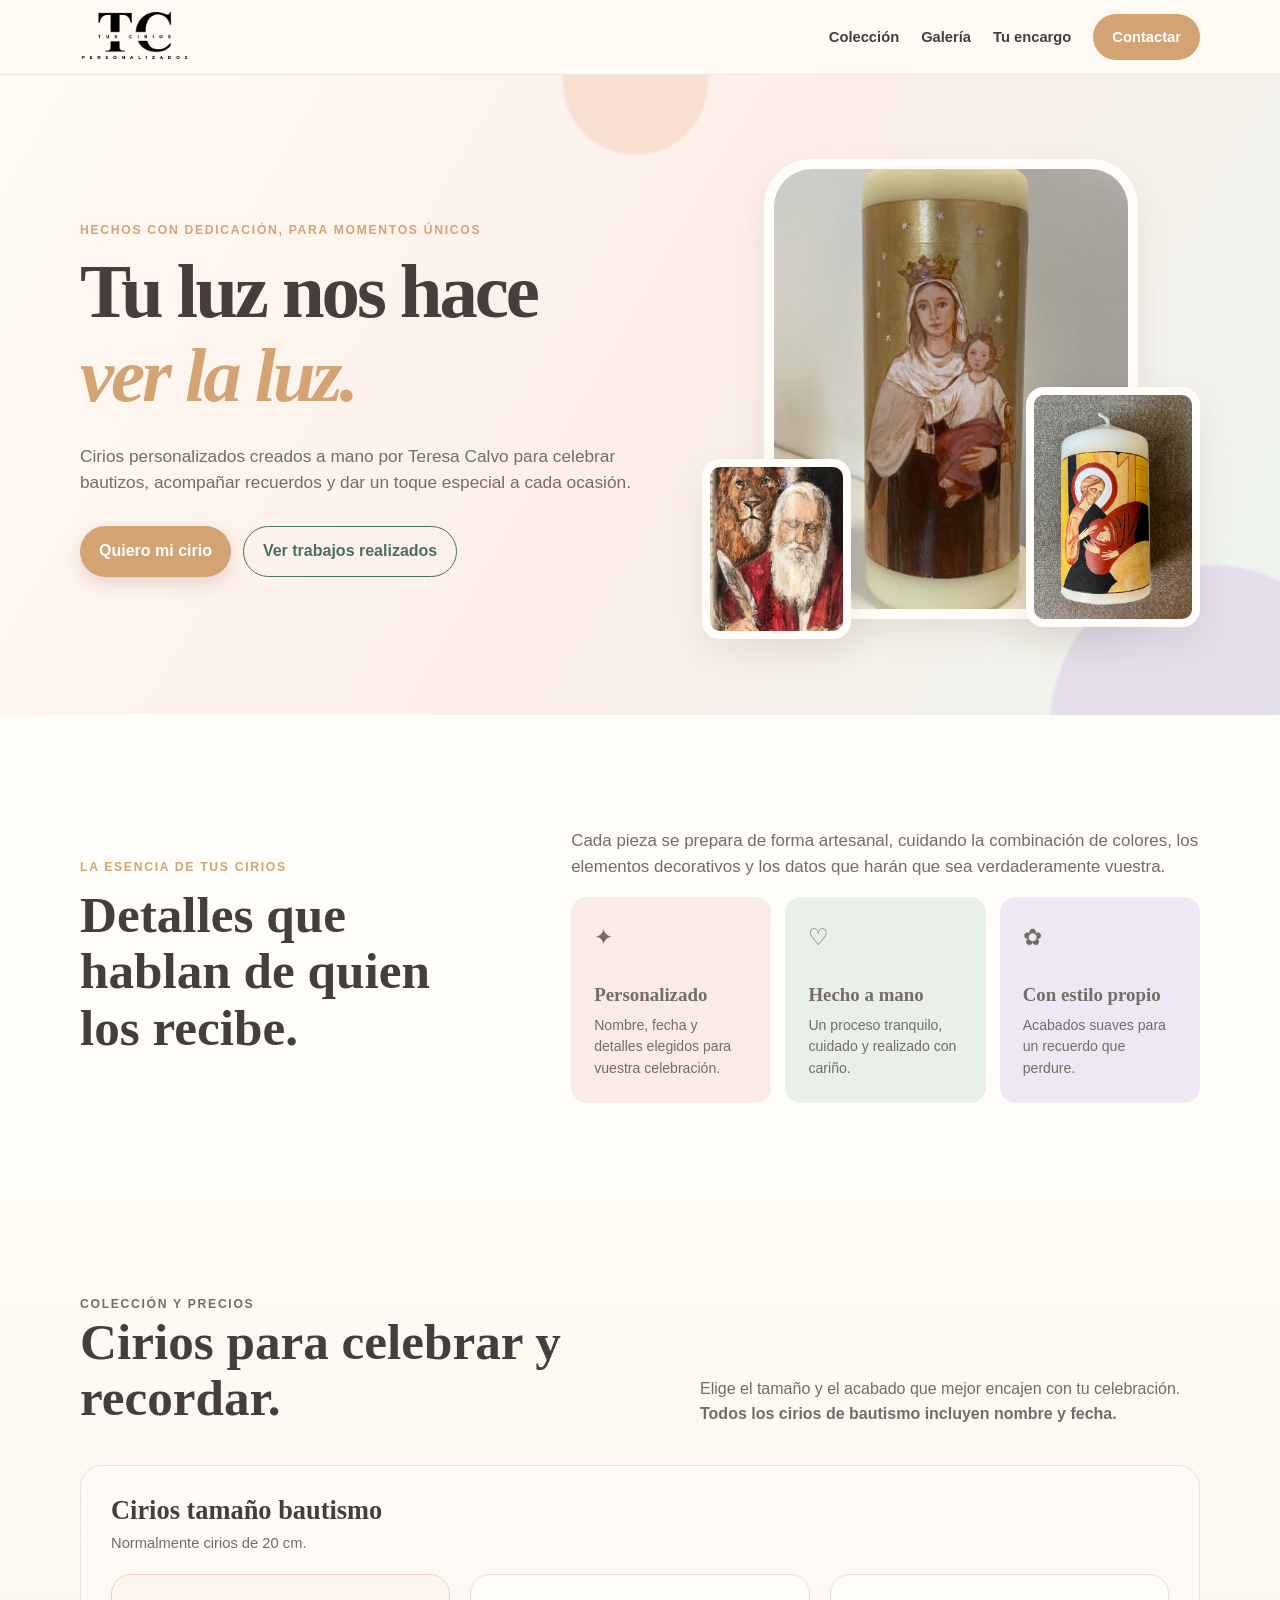
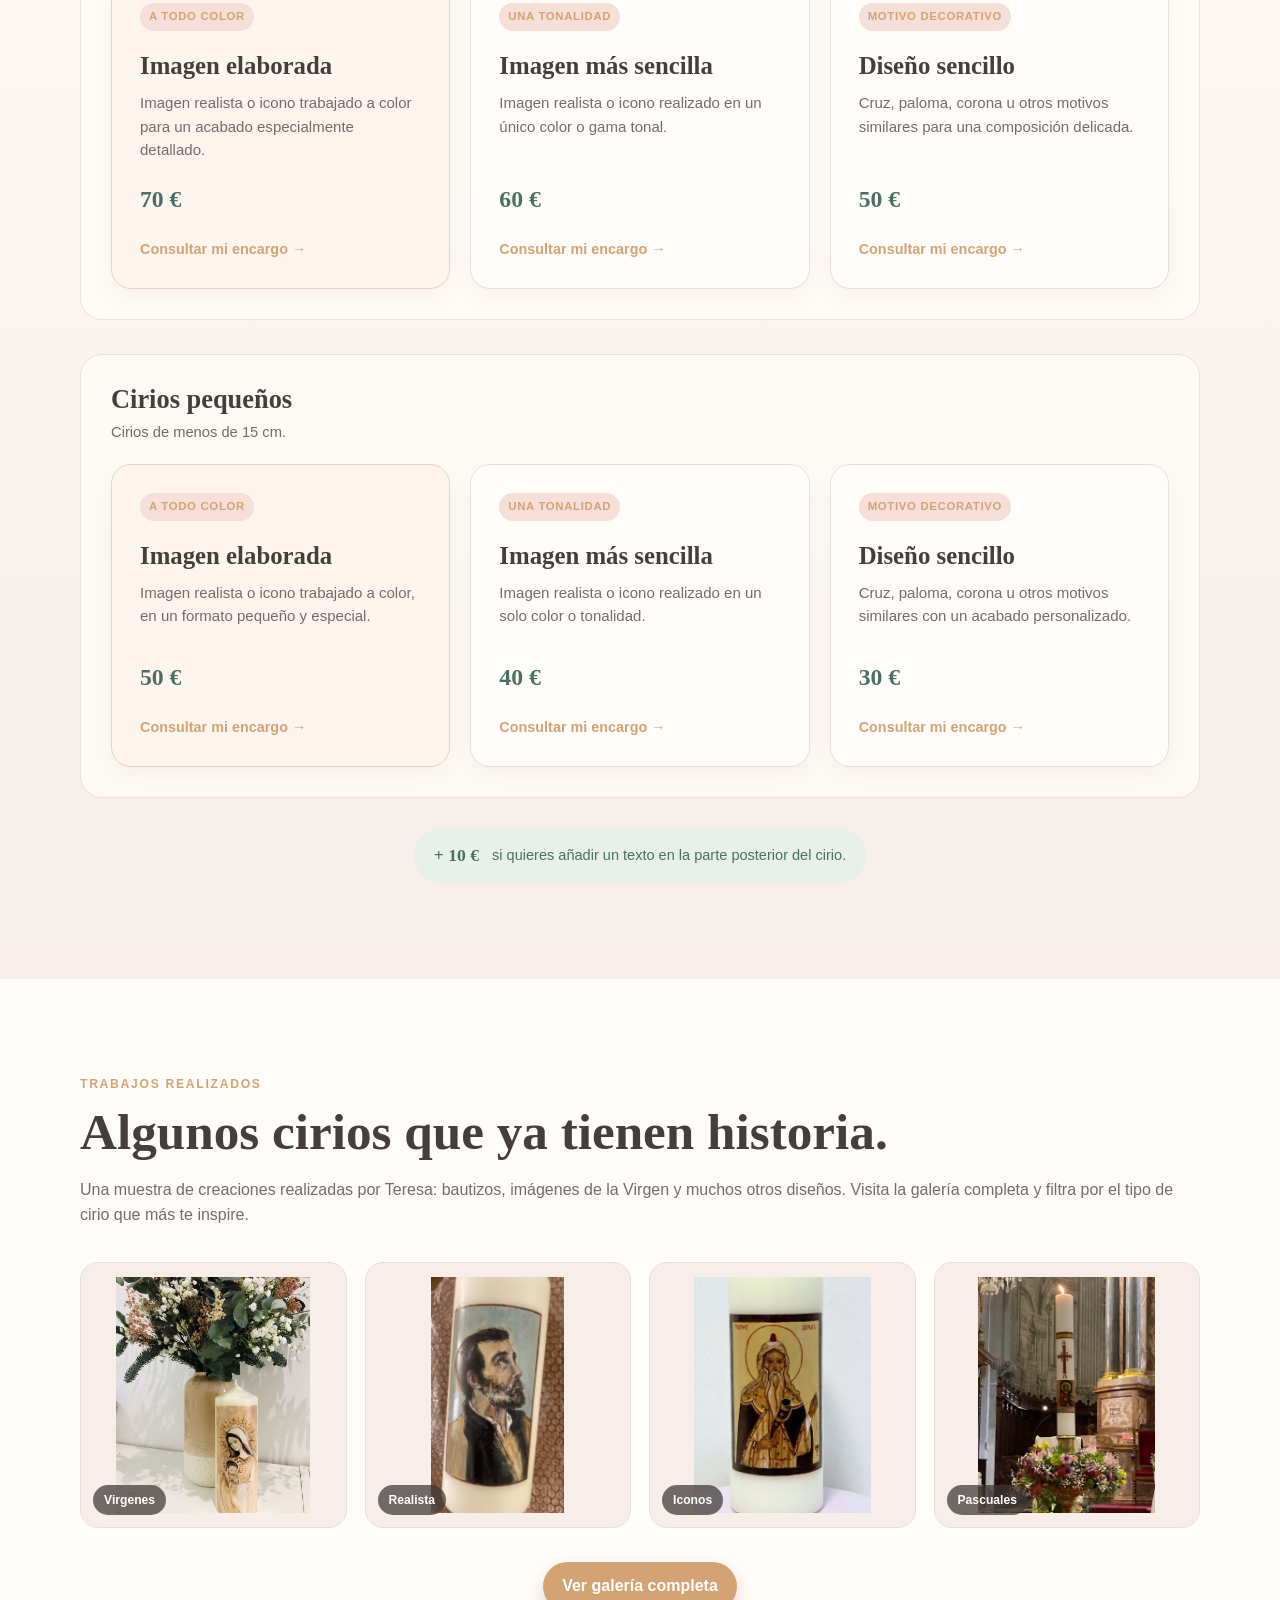
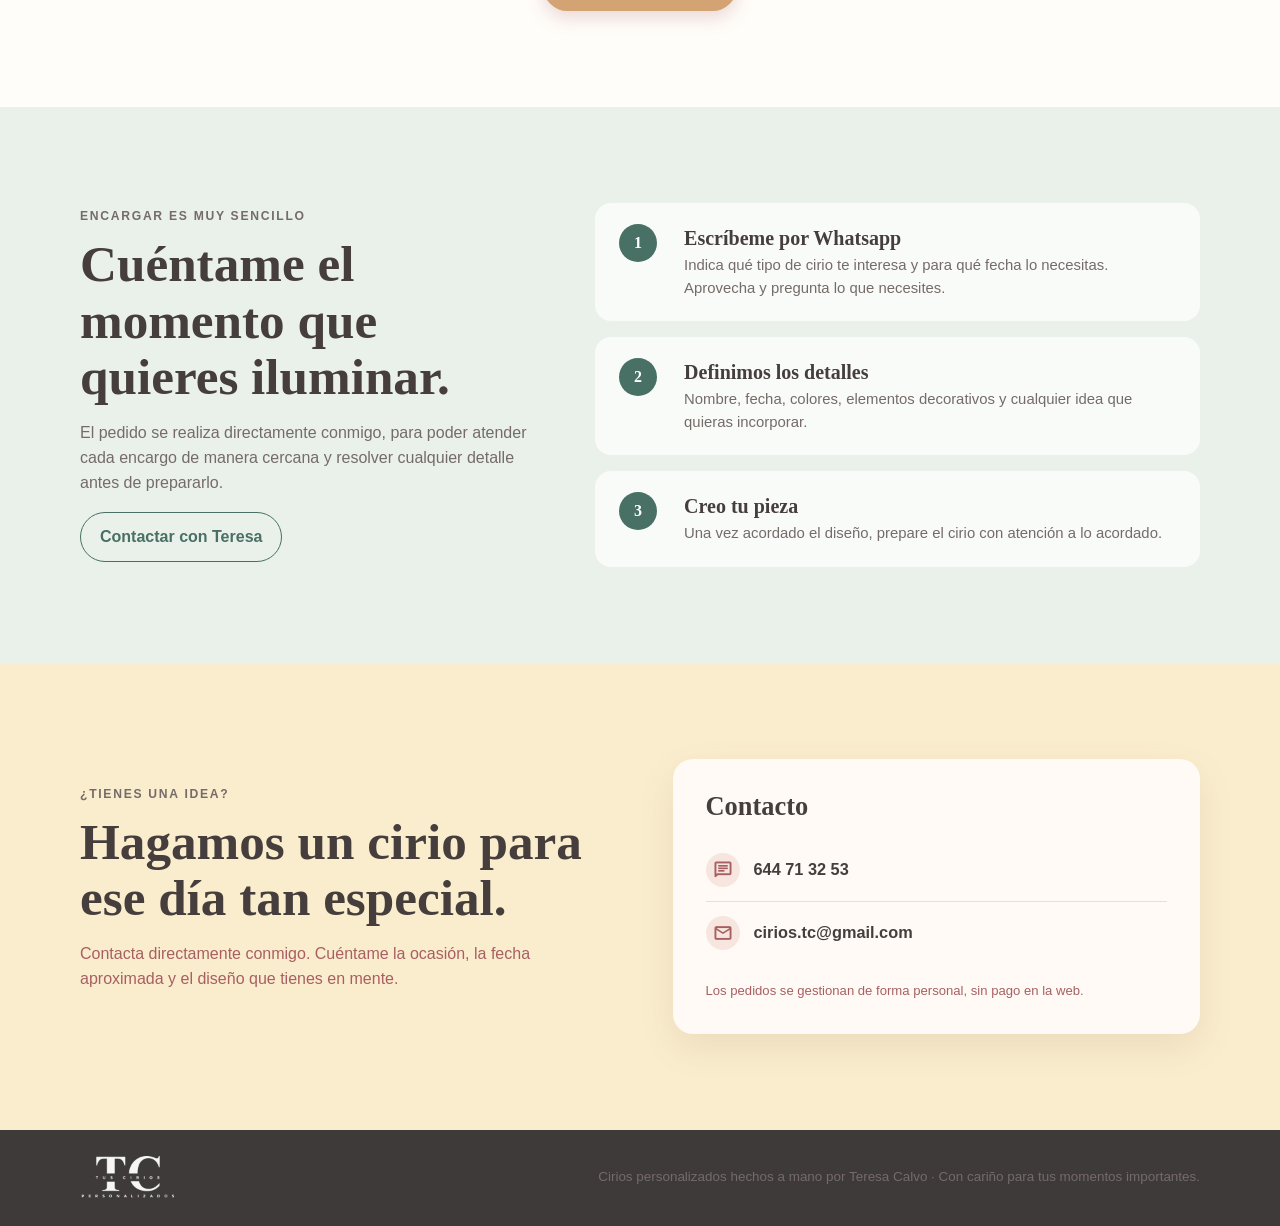
==== index.html @ 085186d8 "Update index.html" ====
<!doctype html>
<html lang="es">
<head>
  <meta charset="utf-8">
  <meta name="viewport" content="width=device-width, initial-scale=1">
  <meta name="description" content="Tus Cirios, cirios personalizados y hechos a mano por Teresa Calvo para bautizos, recuerdos y ocasiones especiales.">
  <title>Tus Cirios | Cirios personalizados</title>

  <!-- Vista previa al compartir el enlace (WhatsApp, Facebook, etc.) -->
<meta property="og:type" content="website">
<meta property="og:url" content="https://ciriostc.github.io/Web-Cirios/">
<meta property="og:title" content="Tus Cirios | Cirios personalizados">
<meta property="og:description" content="Cirios personalizados y hechos a mano por Teresa Calvo para bautizos, recuerdos y ocasiones especiales.">
<meta property="og:image" content="https://www.tudominio.com/images/compartir.jpeg">
<meta property="og:image:width" content="1200">
<meta property="og:image:height" content="630">
<meta name="twitter:card" content="summary_large_image">
<meta name="twitter:title" content="Tus Cirios | Cirios personalizados">
<meta name="twitter:description" content="Cirios personalizados y hechos a mano por Teresa Calvo para bautizos, recuerdos y ocasiones especiales.">
<meta name="twitter:image" content="https://www.tudominio.com/images/compartir.jpg">
  
  <link rel="preconnect" href="https://fonts.googleapis.com">
  <link rel="preconnect" href="https://fonts.gstatic.com" crossorigin>
  <link
  href="https://fonts.googleapis.com/css2?family=Material+Symbols+Rounded:opsz,wght,FILL,GRAD@20..48,400,0,0"
  rel="stylesheet"
>
  <link rel="stylesheet" href="styles.css">
</head>
<body>
  <header>
    <nav class="nav wrap" aria-label="Navegación principal">
      <a class="brand" href="#inicio" aria-label="Ir al inicio de Tus Cirios">
  <img
    class="brand-logo"
    src="images/logo negro.png"
    alt="Tus Cirios"
  >
</a>
      <div class="nav-links">
        <a href="#coleccion">Colección</a>
        <a href="galeria.html">Galería</a>
        <a href="#encargo">Tu encargo</a>
        <a class="nav-cta" href="#contacto">Contactar</a>
      </div>
    </nav>
  </header>

  <main>
    <section class="hero" id="inicio">
      <div class="wrap hero-grid">
        <div>
          <p class="eyebrow">Hechos con dedicación, para momentos únicos</p>
          <h1>Tu luz nos hace <em>ver la luz.</em></h1>
          <p class="hero-text">Cirios personalizados creados a mano por Teresa Calvo para celebrar bautizos, acompañar recuerdos y dar un toque especial a cada ocasión.</p>
          <div class="hero-actions">
            <a class="button" href="#contacto">Quiero mi cirio</a>
            <a class="button secondary" href="galeria.html">Ver trabajos realizados</a>
          </div>
          <!--  <div class="hero-note"><span></span><span>Diseños delicados, personalizados y preparados por encargo.</span></div>
        </div> -->
          </div>
        
        <div class="hero-photo" aria-label="Ejemplos de cirios personalizados">
          <img class="main-photo" src="images/virgen%20carmen.jpg" alt="virgen carmen">
          <img class="small-photo" src="images/otras%20Leon.jpg" alt="Cirio elaborado">
          <img class="small-photo2" src="images/otras%20san%20juan.jpg" alt="Cirio elaborado">
        </div>
      </div>
    </section>

    <section class="intro section" aria-labelledby="artesania-title">
      <div class="wrap intro-grid">
        <div>
          <p class="eyebrow">La esencia de Tus Cirios</p>
          <h2 id="artesania-title">Detalles que hablan de quien los recibe.</h2>
        </div>
        <div class="intro-copy">
          <p>Cada pieza se prepara de forma artesanal, cuidando la combinación de colores, los elementos decorativos y los datos que harán que sea verdaderamente vuestra.</p>
          <div class="values">
            <article class="value"><div class="value-icon">✦</div><b>Personalizado</b><p>Nombre, fecha y detalles elegidos para vuestra celebración.</p></article>
            <article class="value"><div class="value-icon">♡</div><b>Hecho a mano</b><p>Un proceso tranquilo, cuidado y realizado con cariño.</p></article>
            <article class="value"><div class="value-icon">✿</div><b>Con estilo propio</b><p>Acabados suaves para un recuerdo que perdure.</p></article>
          </div>
        </div>
      </div>
    </section>

    <section class="catalogue section" id="coleccion" aria-labelledby="coleccion-title">
  <div class="wrap">
    <div class="section-head">
      <div>
        <p class="eyebrow">Colección y precios</p>
        <h2 id="coleccion-title">Cirios para celebrar y recordar.</h2>
      </div>
      <p>
        Elige el tamaño y el acabado que mejor encajen con tu celebración.
        <strong>Todos los cirios de bautismo incluyen nombre y fecha.</strong>
      </p>
    </div>

    <div class="catalogue-groups">
      <section class="catalogue-group" aria-labelledby="bautismo-title">
        <div class="group-head">
          <div>
            <h3 id="bautismo-title">Cirios tamaño bautismo</h3>
            <p>Normalmente cirios de 20 cm.</p>
          </div>
        </div>

        <div class="product-grid">
          <article class="product top">
            <span class="tag">A todo color</span>
            <h4>Imagen elaborada</h4>
            <p>
              Imagen realista o icono trabajado a color para un acabado
              especialmente detallado.
            </p>
            <div class="price">70 €</div>
            <a href="#contacto">Consultar mi encargo →</a>
          </article>

          <article class="product">
            <span class="tag">Una tonalidad</span>
            <h4>Imagen más sencilla</h4>
            <p>
              Imagen realista o icono realizado en un único color o gama tonal.
            </p>
            <div class="price">60 €</div>
            <a href="#contacto">Consultar mi encargo →</a>
          </article>

          <article class="product">
            <span class="tag">Motivo decorativo</span>
            <h4>Diseño sencillo</h4>
            <p>
              Cruz, paloma, corona u otros motivos similares para una
              composición delicada.
            </p>
            <div class="price">50 €</div>
            <a href="#contacto">Consultar mi encargo →</a>
          </article>
        </div>
      </section>

      <section class="catalogue-group" aria-labelledby="pequenos-title">
        <div class="group-head">
          <div>
            <h3 id="pequenos-title">Cirios pequeños</h3>
            <p>Cirios de menos de 15 cm.</p>
          </div>
        </div>

        <div class="product-grid">
          <article class="product top">
            <span class="tag">A todo color</span>
            <h4>Imagen elaborada</h4>
            <p>
              Imagen realista o icono trabajado a color, en un formato pequeño
              y especial.
            </p>
            <div class="price">50 €</div>
            <a href="#contacto">Consultar mi encargo →</a>
          </article>

          <article class="product">
            <span class="tag">Una tonalidad</span>
            <h4>Imagen más sencilla</h4>
            <p>
              Imagen realista o icono realizado en un solo color o tonalidad.
            </p>
            <div class="price">40 €</div>
            <a href="#contacto">Consultar mi encargo →</a>
          </article>

          <article class="product">
            <span class="tag">Motivo decorativo</span>
            <h4>Diseño sencillo</h4>
            <p>
              Cruz, paloma, corona u otros motivos similares con un acabado
              personalizado.
            </p>
            <div class="price">30 €</div>
            <a href="#contacto">Consultar mi encargo →</a>
          </article>
        </div>
      </section>
    </div>

    <p class="extra-note">
      <b>+ 10 €</b> si quieres añadir un texto en la parte posterior del cirio.
    </p>
  </div>
</section>

    <section class="gallery-teaser section" id="galeria" aria-labelledby="galeria-title">
  <div class="wrap">
    <p class="eyebrow">Trabajos realizados</p>
    <h2 id="galeria-title">Algunos cirios que ya tienen historia.</h2>
    <p class="gallery-teaser-text">
      Una muestra de creaciones realizadas por Teresa: bautizos, imágenes de la
      Virgen y muchos otros diseños. Visita la galería completa y filtra por
      el tipo de cirio que más te inspire.
    </p>

    <div class="gallery-grid gallery-teaser-examples">
      <figure class="gallery-item">
        <img src="images/virgen%206.jpg" alt="Cirio personalizado virgen">
        <figcaption class="label">Virgenes</figcaption>
      </figure>

      <figure class="gallery-item">
        <img src="images/realista19.jpg" alt="Cirio personalizado de diseño realista">
        <figcaption class="label">Realista</figcaption>
      </figure>

      <figure class="gallery-item">
        <img src="images/icono10.jpg" alt="Cirio personalizado con icono">
        <figcaption class="label">Iconos</figcaption>
      </figure>

      <figure class="gallery-item">
        <img src="images/pascual%2010.jpg" alt="cirios pascuales">
        <figcaption class="label">Pascuales</figcaption>
      </figure>
    </div>

    <div class="gallery-teaser-cta">
      <a class="button" href="galeria.html">Ver galería completa</a>
    </div>
  </div>
</section>

    <section class="steps section" id="encargo" aria-labelledby="encargo-title">
      <div class="wrap steps-grid">
        <div class="steps-copy">
          <p class="eyebrow">Encargar es muy sencillo</p>
          <h2 id="encargo-title">Cuéntame el momento que quieres iluminar.</h2>
          <p>El pedido se realiza directamente conmigo, para poder atender cada encargo de manera cercana y resolver cualquier detalle antes de prepararlo.</p>
          <a class="button secondary" href="#contacto">Contactar con Teresa</a>
        </div>
        <div class="step-list">
          <article class="step"><div class="step-num">1</div><div><h3>Escríbeme por Whatsapp</h3><p>Indica qué tipo de cirio te interesa y para qué fecha lo necesitas. Aprovecha y pregunta lo que necesites.</p></div></article>
          <article class="step"><div class="step-num">2</div><div><h3>Definimos los detalles</h3><p>Nombre, fecha, colores, elementos decorativos y cualquier idea que quieras incorporar.</p></div></article>
          <article class="step"><div class="step-num">3</div><div><h3>Creo tu pieza</h3><p>Una vez acordado el diseño, prepare el cirio con atención a lo acordado.</p></div></article>
        </div>
      </div>
    </section>

    <section class="contact" id="contacto" aria-labelledby="contacto-title">
      <div class="wrap contact-grid">
        <div>
          <p class="eyebrow">¿Tienes una idea?</p>
          <h2 id="contacto-title">Hagamos un cirio para ese día tan especial.</h2>
          <p>Contacta directamente conmigo. Cuéntame la ocasión, la fecha aproximada y el diseño que tienes en mente.</p>
        </div>
        <div class="contact-card">
          <h3>Contacto</h3>
          <a class="contact-link" href="https://wa.me/34644713253" target="_blank">
  <span class="material-symbols-rounded" aria-hidden="true">chat</span>
  <span>644 71 32 53</span>
</a>

<a class="contact-link" href="mailto:cirios.tc@gmail.com">
  <span class="material-symbols-rounded" aria-hidden="true">mail</span>
  <span>cirios.tc@gmail.com</span>
</a>
          <p class="contact-note">Los pedidos se gestionan de forma personal, sin pago en la web.</p>
        </div>
      </div>
    </section>
  </main>

  <footer>
    <div class="wrap footer-row">
    <a class="footer-brand" href="#inicio" aria-label="Ir al inicio de Tus Cirios">
  <img
    class="footer-logo"
    src="images/logo blanco.png"
    alt="Tus Cirios"
  >
</a>
      <p>Cirios personalizados hechos a mano por Teresa Calvo · Con cariño para tus momentos importantes.</p>
    </div>
  </footer>

  <script src="script.js"></script>
</body>
</html>
---- styles.css ----
:root {
  --cream: #fffaf4;
  --paper: #fffdf9;
  --rose: #e9b9b7;
  --rose-dark: #a85f62;
  --light-bronze: #d4a373;
  --peach: #f6d6c5;
  --sage: #c9ddd1;
  --sage-dark: #487064;
  --lilac: #ded4e9;
  --ink: #453e3d;
  --muted: #756b68;
  --line: #eadfd7;
  --shadow: 0 14px 36px rgba(113, 78, 68, .11);
}

* { box-sizing: border-box; }
html { scroll-behavior: smooth; }
body {
  margin: 0;
  color: var(--ink);
  background: var(--cream);
  font-family: 'DM Sans', sans-serif;
  line-height: 1.55;
}
a { color: inherit; text-decoration: none; }
img { max-width: 100%; display: block; }
.wrap { width: min(1120px, calc(100% - 40px)); margin: 0 auto; }
.eyebrow { margin: 0 0 10px; color: var(--light-bronze); font-size: .76rem; font-weight: 700; letter-spacing: .14em; text-transform: uppercase; }
h1, h2, h3 { font-family: 'Playfair Display', serif; line-height: 1.1; }
h2 { margin: 0; font-size: clamp(2rem, 4vw, 3.25rem); }
.section { padding: 96px 0; }

header {
  position: sticky;
  z-index: 10;
  top: 0;
  background: rgba(255, 250, 244, .93);
  border-bottom: 1px solid rgba(234, 223, 215, .8);
  backdrop-filter: blur(10px);
}
.nav { min-height: 74px; display: flex; align-items: center; justify-content: space-between; gap: 22px; }
.brand { display: flex; align-items: center; gap: 10px; font-family: 'Playfair Display', serif; font-size: 1.5rem; font-weight: 700; }
.flame { width: 20px; height: 28px; background: var(--rose); border-radius: 70% 30% 65% 35% / 70% 35% 65% 30%; transform: rotate(-18deg); box-shadow: inset -4px -4px 0 rgba(168,95,98,.14); }
.nav-links { display: flex; align-items: center; gap: 22px; font-size: .92rem; font-weight: 600; }
.nav-links a:hover { color: var(--light-bronze); }
.nav-cta, .button { display: inline-flex; align-items: center; justify-content: center; border-radius: 999px; padding: 12px 19px; font-weight: 700; transition: transform .2s, box-shadow .2s, background .2s; }
.nav-cta { color: white; background: var(--light-bronze); }
.button { color: white; background: var(--light-bronze); box-shadow: 0 7px 18px rgba(168,95,98,.23); }
.button:hover, .nav-cta:hover { transform: translateY(-2px); box-shadow: 0 10px 24px rgba(168,95,98,.28); }
.button.secondary { background: transparent; color: var(--sage-dark); border: 1px solid var(--sage-dark); box-shadow: none; }

.hero { overflow: hidden; position: relative; padding: 84px 0 76px; background: linear-gradient(120deg, #fffaf4 0%, #fcefe8 51%, #edf4ef 100%); }
.hero:before, .hero:after { content: ''; position: absolute; border-radius: 50%; filter: blur(1px); opacity: .65; }
.hero:before { width: 320px; height: 320px; right: -90px; bottom: -170px; background: var(--lilac); }
.hero:after { width: 145px; height: 145px; left: 44%; top: -65px; background: var(--peach); }
.hero-grid { position: relative; display: grid; grid-template-columns: minmax(0, 1fr) minmax(380px, 0.9fr); align-items: center; gap: 68px; }
.hero h1 { margin: 0; font-size: clamp(3.1rem, 6vw, 5.4rem); letter-spacing: -.04em; }
.hero h1 em { color: var(--light-bronze); font-weight: 600; }
.hero-text { max-width: 560px; margin: 24px 0 30px; color: var(--muted); font-size: 1.08rem; }
.hero-actions { display: flex; flex-wrap: wrap; gap: 12px; }
.hero-note { display: flex; gap: 12px; align-items: center; margin-top: 32px; color: var(--muted); font-size: .89rem; }
.hero-note span { width: 30px; height: 1px; background: var(--light-bronze); }
.hero-photo { position: relative; min-height: 480px; width: 100%; justify-self: end; }
.hero-photo .main-photo { display: block; width: 75%; height: 460px; margin: 0 auto; object-fit: cover; border: 10px solid var(--paper); border-radius: 48px 48px 24px 24px; box-shadow: var(--shadow); }
.hero-photo .small-photo { position: absolute; bottom: 0px; left: 0; width: 30%; height: 180px; object-fit: cover; border: 8px solid var(--paper); border-radius: 18px; box-shadow: var(--shadow); }
.hero-photo .small-photo2 { position: absolute; bottom: 12px; right: 0; width: 35%; height: 240px; object-fit: cover; border: 8px solid var(--paper); border-radius: 18px; box-shadow: var(--shadow); }
.stamp { position: absolute; top: 14px; left: 3%; width: 126px; height: 126px; display: grid; place-items: center; text-align: center; background: var(--sage); color: var(--sage-dark); border-radius: 50%; font-family: 'Playfair Display', serif; font-size: .9rem; line-height: 1.18; transform: rotate(-10deg); }

.intro { background: var(--paper); }
.intro-grid { display: grid; grid-template-columns: .8fr 1.2fr; gap: 72px; align-items: center; }
.intro-copy { color: var(--muted); font-size: 1.06rem; }
.values { display: grid; grid-template-columns: repeat(3, 1fr); gap: 14px; }
.value { min-height: 165px; padding: 23px; border-radius: 16px; background: #f8ece5; }
.value:nth-child(2) { background: #e8f0e9; }
.value:nth-child(3) { background: #eee8f4; }
.value b { display: block; margin-top: 24px; font-family: 'Playfair Display', serif; font-size: 1.18rem; }
.value p { margin: 5px 0 0; font-size: .88rem; color: var(--muted); }
.value-icon { font-size: 1.45rem; }

.catalogue { background: linear-gradient(180deg, #fffaf4 0%, #f7eee9 100%); }
.section-head { display: flex; align-items: end; justify-content: space-between; gap: 25px; margin-bottom: 38px; }
.section-head p { max-width: 500px; margin: 0; color: var(--muted); }

.gallery-head { display: block; }
.gallery-head p { max-width: none; margin: 16px 0 0; }
.product-grid { display: grid; grid-template-columns: repeat(3, 1fr); gap: 20px; }
.product { display: flex; flex-direction: column; padding: 28px; background: var(--paper); border: 1px solid var(--line); border-radius: 20px; box-shadow: 0 8px 22px rgba(113, 78, 68, .05); }
.product.top { background: #fff5ef; border-color: #ecd1c5; }
.product .tag { align-self: flex-start; margin-bottom: 21px; padding: 5px 9px; border-radius: 999px; color: var(--light-bronze); background: #f6dfd8; font-size: .71rem; font-weight: 700; letter-spacing: .06em; text-transform: uppercase; }
.product h3 { margin: 0; font-size: 1.75rem; }
.product p { min-height: 75px; margin: 12px 0 20px; color: var(--muted); font-size: .94rem; }
.price { margin-top: auto; color: var(--sage-dark); font-family: 'Playfair Display', serif; font-size: 1.48rem; font-weight: 700; }
.product a { margin-top: 20px; color: var(--light-bronze); font-size: .9rem; font-weight: 700; }

.gallery-teaser { background: var(--paper); }
.gallery-teaser h2 { margin-bottom: 18px; }
.gallery-teaser-text { max-width: none; margin: 0 0 34px; color: var(--muted); }
.gallery-teaser-examples { margin-bottom: 34px; }
.gallery-teaser-cta { text-align: center; }

.gallery-back { margin-top: 40px; text-align: center; }

.gallery { background: var(--paper); }

.gallery-filters {
  display: flex;
  flex-wrap: wrap;
  gap: 10px;
  margin-bottom: 28px;
}

.filter-btn {
  padding: 9px 18px;
  color: var(--muted);
  background: #f8eee9;
  border: 1px solid var(--line);
  border-radius: 999px;
  font-family: 'DM Sans', sans-serif;
  font-size: 0.86rem;
  font-weight: 700;
  cursor: pointer;
  transition: background .2s, color .2s, border-color .2s;
}

.filter-btn:hover {
  border-color: var(--light-bronze);
  color: var(--ink);
}

.filter-btn.is-active {
  color: white;
  background: var(--light-bronze);
  border-color: var(--light-bronze);
}

.gallery-item.is-hidden {
  display: none;
}

.gallery-empty {
  margin: 30px 0 0;
  color: var(--muted);
  text-align: center;
}

.gallery-grid {
  display: grid;
  grid-template-columns: repeat(4, 1fr);
  gap: 18px;
}

.gallery-item {
  position: relative;
  display: flex;
  align-items: center;
  justify-content: center;
  aspect-ratio: 1 / 1;
  margin: 0;
  padding: 14px;
  overflow: hidden;
  background: #f8eee9;
  border: 1px solid var(--line);
  border-radius: 18px;
}

.gallery-item img {
  display: block;
  width: 100%;
  height: 100%;
  object-fit: contain;
  transition: transform 0.45s ease;
}

.gallery-item:hover img {
  transform: scale(1.04);
}

.gallery-item .label {
  position: absolute;
  bottom: 12px;
  left: 12px;
  z-index: 1;
  padding: 6px 11px;
  color: white;
  background: rgba(62, 54, 52, 0.72);
  border-radius: 999px;
  font-size: 0.76rem;
  font-weight: 600;
}


.steps { background: #eaf1eb; }
.steps-grid { display: grid; grid-template-columns: .85fr 1.15fr; gap: 68px; align-items: center; }
.steps-copy p { color: var(--muted); }
.step-list { display: grid; gap: 16px; }
.step { display: grid; grid-template-columns: 47px 1fr; gap: 18px; padding: 21px 24px; background: rgba(255,255,255,.72); border-radius: 16px; }
.step-num { width: 38px; height: 38px; display: grid; place-items: center; color: white; background: var(--sage-dark); border-radius: 50%; font-family: 'Playfair Display', serif; font-weight: 700; }
.step h3 { margin: 3px 0 5px; font-size: 1.25rem; }
.step p { margin: 0; color: var(--muted); font-size: .93rem; }

.contact { padding: 96px 0; background: #faedcd; }
.contact-grid { display: grid; grid-template-columns: 1fr 1fr; gap: 65px; align-items: center; }
.contact .eyebrow { color: var(--muted); }
.contact h2 { font-size: clamp(2.3rem, 4vw, 3.5rem); }
.contact p { color: var(--rose-dark); }
.contact-card { padding: 33px; color: var(--ink); background: #fffaf6; border-radius: 20px; box-shadow: var(--shadow); }
.contact-card h3 { margin: 0 0 18px; font-size: 1.65rem; }
.contact-link { display: flex; align-items: center; gap: 14px; padding: 14px 0; border-top: 1px solid var(--line); font-size: 1.02rem; font-weight: 700; }
.contact-link:first-of-type { border-top: 0; }
.material-symbols-rounded { display: grid; place-items: center; flex: 0 0 34px; width: 34px; height: 34px; color: var(--rose-dark); background: #f7e6df; border-radius: 50%; font-size: 20px; font-variation-settings: "FILL" 0, "wght" 500, "GRAD" 0, "opsz" 24;}
.contact-note { margin: 17px 0 0; color: var(--muted); font-size: .82rem; }

footer { padding: 26px 0; color: var(--muted); background: #3e3a3a; font-size: .84rem; }
.footer-row { display: flex; justify-content: space-between; gap: 18px; }
footer strong { color: #fff6ef; font-family: 'Playfair Display', serif; font-size: 1rem; }

@media (max-width: 840px) {
  .nav-links a:not(.nav-cta) { display: none; }
  .hero-grid, .intro-grid, .steps-grid, .contact-grid { grid-template-columns: 1fr; gap: 40px; }
  .hero { padding-top: 56px; }
  .hero-photo { min-height: 405px; max-width: 560px; width: 100%; margin: auto; }
  .product-grid { grid-template-columns: 1fr; }
  .product p { min-height: auto; }
  .values { grid-template-columns: 1fr; }
  .value { min-height: auto; }
  .value b { margin-top: 12px; }
  .gallery-grid {
    grid-template-columns: repeat(2, 1fr);
    gap: 14px;
  }
  .section { padding: 70px 0; }
}
@media (max-width: 490px) {
  .wrap { width: min(100% - 28px, 1120px); }
  .nav { min-height: 65px; }
  .brand { font-size: 1.3rem; }
  .nav-cta { padding: 9px 12px; font-size: .8rem; }
  .hero h1 { font-size: 3rem; }
  .hero-photo { min-height: 335px; }
  .hero-photo .main-photo { height: 320px; }
  .hero-photo .small-photo { height: 150px; }
  .stamp { width: 96px; height: 96px; font-size: .72rem; }
  .section-head { display: block; }
  .section-head p { margin-top: 13px; }
  .gallery-grid {
    grid-template-columns: 1fr;
    gap: 14px;
  }

  .gallery-item {
    aspect-ratio: 4 / 3;
  }
  .contact-card { padding: 24px; }
  .footer-row { display: block; }
  .footer-row p { margin: 8px 0 0; }
}
.catalogue-groups {
  display: grid;
  gap: 34px;
}

.catalogue-group {
  padding: 30px;
  background: rgba(255, 253, 249, 0.65);
  border: 1px solid rgba(234, 223, 215, 0.9);
  border-radius: 22px;
}

.group-head {
  display: flex;
  justify-content: space-between;
  align-items: end;
  gap: 20px;
  margin-bottom: 20px;
}

.group-head h3 {
  margin: 0;
  font-size: 1.65rem;
}

.group-head p {
  margin: 7px 0 0;
  color: var(--muted);
  font-size: 0.92rem;
}

.product-grid {
  display: grid;
  grid-template-columns: repeat(3, 1fr);
  gap: 20px;
}

.product {
  display: flex;
  flex-direction: column;
  min-height: 255px;
  padding: 28px;
  background: var(--paper);
  border: 1px solid var(--line);
  border-radius: 20px;
  box-shadow: 0 8px 22px rgba(113, 78, 68, 0.05);
}

.product.top {
  background: #fff5ef;
  border-color: #ecd1c5;
}

.product .tag {
  align-self: flex-start;
  margin-bottom: 21px;
  padding: 5px 9px;
  border-radius: 999px;
  color: var(--light-bronze);
  background: #f6dfd8;
  font-size: 0.71rem;
  font-weight: 700;
  letter-spacing: 0.06em;
  text-transform: uppercase;
}

.product h4 {
  margin: 0;
  font-family: "Playfair Display", serif;
  font-size: 1.55rem;
  line-height: 1.1;
}

.product p {
  min-height: 58px;
  margin: 12px 0 20px;
  color: var(--muted);
  font-size: 0.94rem;
}

.price {
  margin-top: auto;
  color: var(--sage-dark);
  font-family: "Playfair Display", serif;
  font-size: 1.48rem;
  font-weight: 700;
}

.product a {
  margin-top: 20px;
  color: var(--light-bronze);
  font-size: 0.9rem;
  font-weight: 700;
}

.extra-note {
  display: flex;
  align-items: center;
  gap: 13px;
  width: fit-content;
  max-width: 100%;
  margin: 30px auto 0;
  padding: 14px 20px;
  color: var(--sage-dark);
  background: #e7f0e9;
  border-radius: 999px;
  font-size: 0.91rem;
}

.extra-note b {
  font-family: "Playfair Display", serif;
  font-size: 1.1rem;
}

@media (max-width: 840px) {
  .product-grid {
    grid-template-columns: 1fr;
  }

  .product {
    min-height: auto;
  }

  .product p {
    min-height: auto;
  }
}

@media (max-width: 490px) {
  .catalogue-group {
    padding: 21px;
  }

  .group-head {
    display: block;
  }

  .extra-note {
    display: block;
    border-radius: 15px;
  }

  .extra-note b {
    display: block;
    margin-bottom: 3px;
  }
}
/* Logo de la cabecera */
.brand {
  display: inline-flex;
  align-items: center;
  line-height: 0;
}

.brand-logo {
  display: block;
  width: auto;
  height: 50px;
  max-width: 230px;
  object-fit: contain;
}

/* Oculta la llama anterior, si sigue existiendo en algún punto */
.flame {
  display: none;
}

/* Logo en el footer */
.footer-brand {
  display: inline-flex;
  align-items: center;
  padding: 0;
  background: transparent;
  border-radius: 0;
  line-height: 0;
}

.footer-logo {
  display: block;
  width: auto;
  height: 44px;
  max-width: 205px;
  object-fit: contain;
}

/* Alineación del contenido del pie */
.footer-row {
  display: flex;
  align-items: center;
  justify-content: space-between;
  gap: 24px;
}

.footer-row p {
  max-width: 620px;
  margin: 0;
  text-align: right;
}

/* Móvil */
@media (max-width: 490px) {
  .brand-logo {
    height: 39px;
    max-width: 175px;
  }

  .footer-logo {
    height: 39px;
    max-width: 175px;
  }

  .footer-row p {
    margin-top: 14px;
    text-align: left;
  }
}
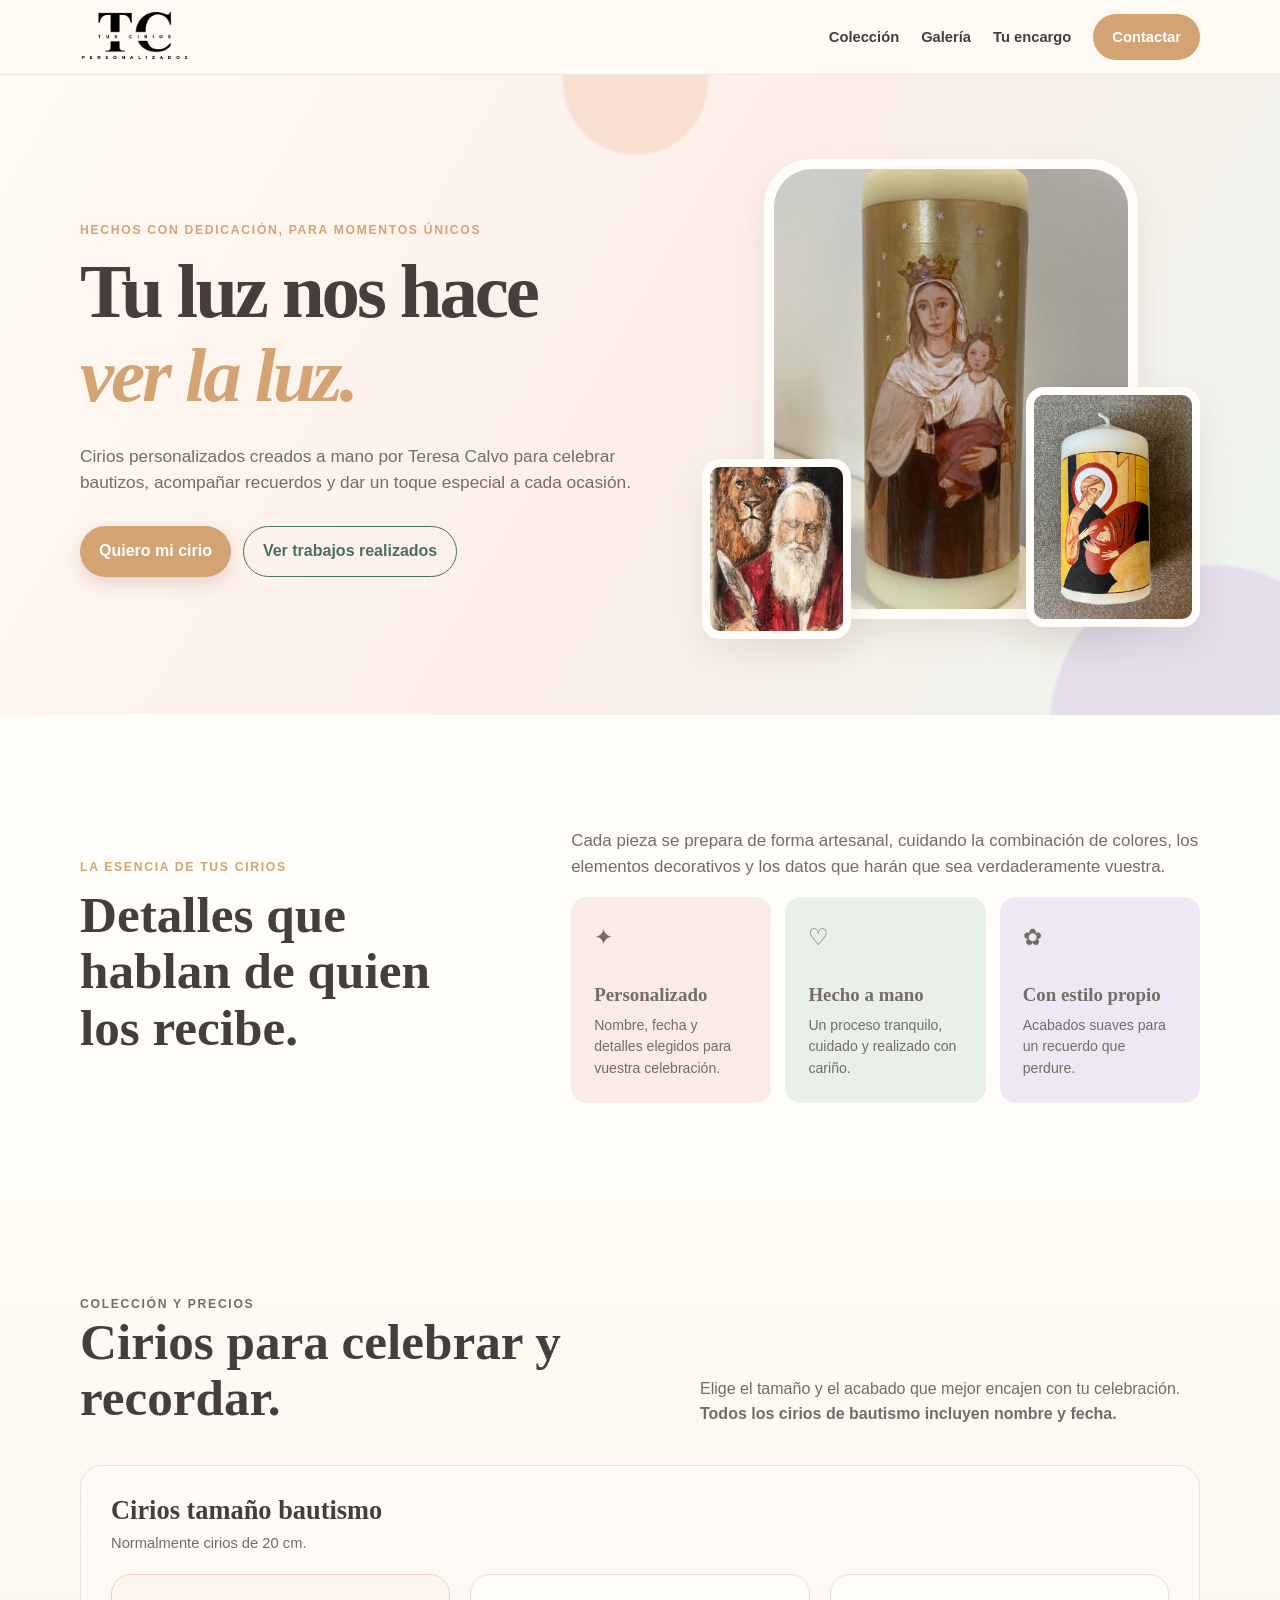
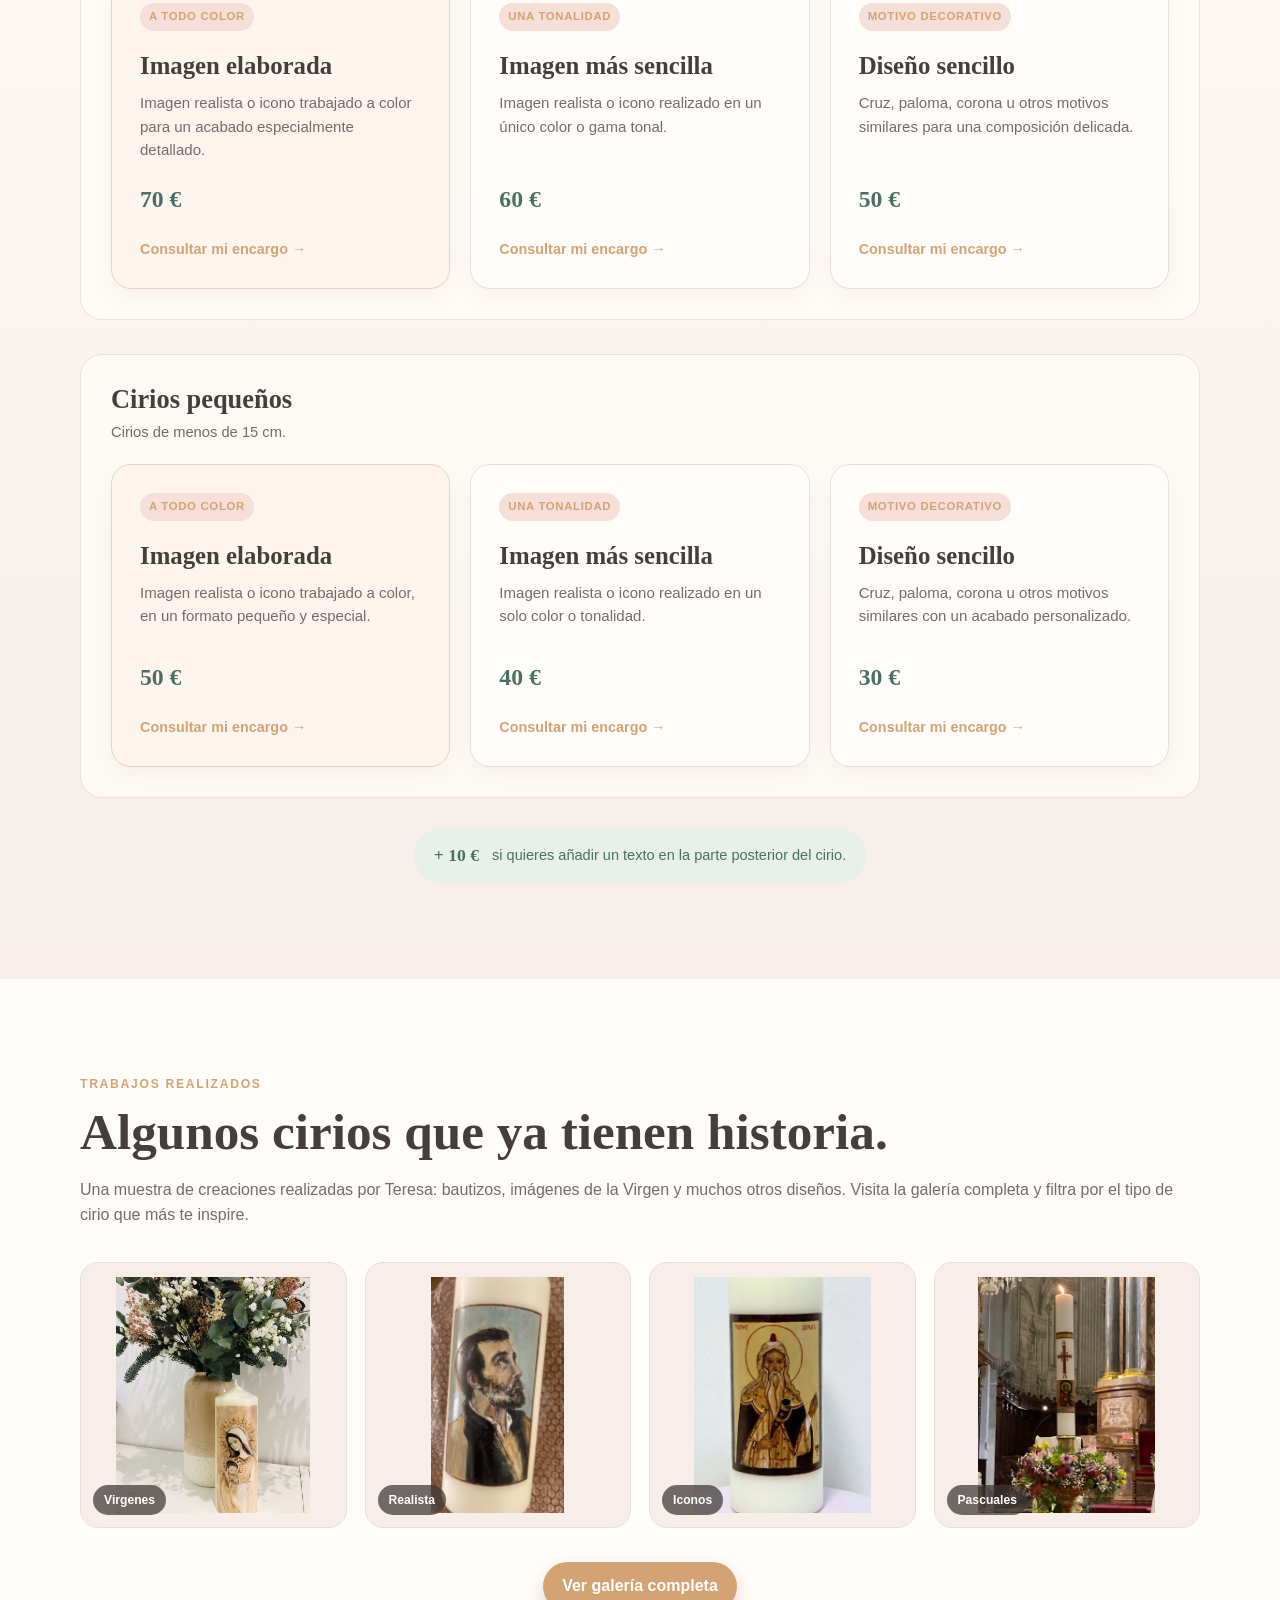
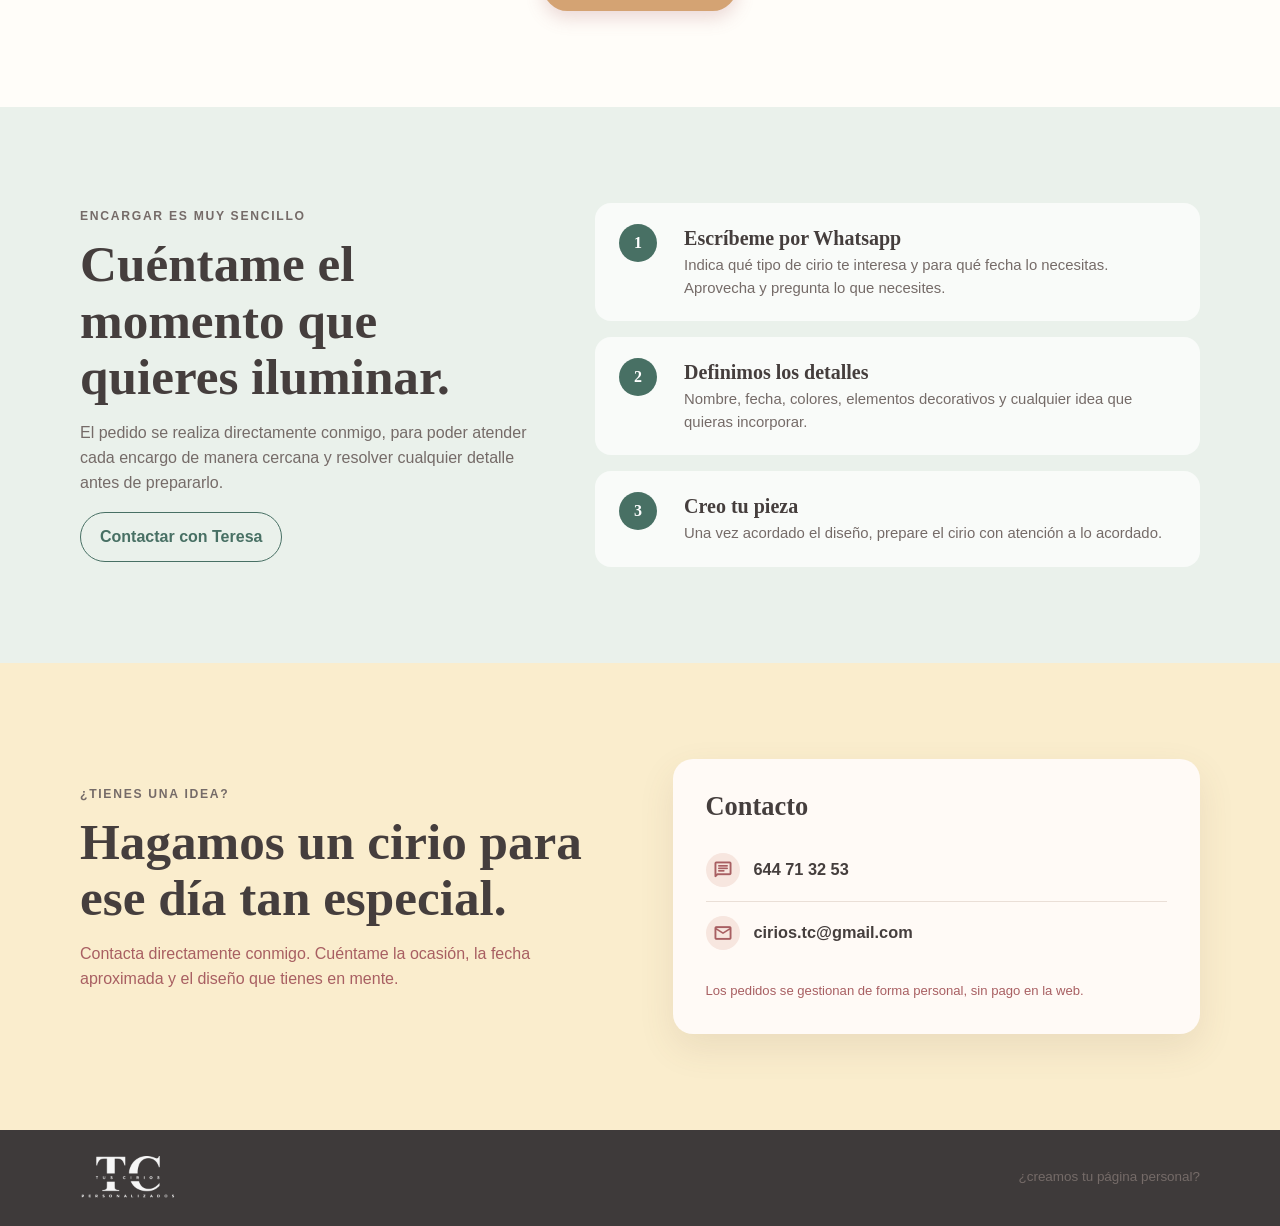
==== commit 3d26bf87: "Sustituir mensaje del footer por enlace a página de contacto tecnológico" ====
--- a/index.html
+++ b/index.html
@@ -11,13 +11,13 @@
 <meta property="og:url" content="https://ciriostc.github.io/Web-Cirios/">
 <meta property="og:title" content="Tus Cirios | Cirios personalizados">
 <meta property="og:description" content="Cirios personalizados y hechos a mano por Teresa Calvo para bautizos, recuerdos y ocasiones especiales.">
-<meta property="og:image" content="https://www.tudominio.com/images/compartir.jpeg">
+<meta property="og:image" content="https://ciriostc.github.io/Web-Cirios/images/compartir.jpeg">
 <meta property="og:image:width" content="1200">
 <meta property="og:image:height" content="630">
 <meta name="twitter:card" content="summary_large_image">
 <meta name="twitter:title" content="Tus Cirios | Cirios personalizados">
 <meta name="twitter:description" content="Cirios personalizados y hechos a mano por Teresa Calvo para bautizos, recuerdos y ocasiones especiales.">
-<meta name="twitter:image" content="https://www.tudominio.com/images/compartir.jpg">
+<meta name="twitter:image" content="https://ciriostc.github.io/Web-Cirios/images/compartir.jpeg">
   
   <link rel="preconnect" href="https://fonts.googleapis.com">
   <link rel="preconnect" href="https://fonts.gstatic.com" crossorigin>
@@ -280,12 +280,10 @@
     alt="Tus Cirios"
   >
 </a>
-      <p>Cirios personalizados hechos a mano por Teresa Calvo · Con cariño para tus momentos importantes.</p>
+      <a href="contacto.html" target="_blank" rel="noopener noreferrer">¿creamos tu página personal?</a>
     </div>
   </footer>
 
   <script src="script.js"></script>
 </body>
-</html>
-
-
+</html>
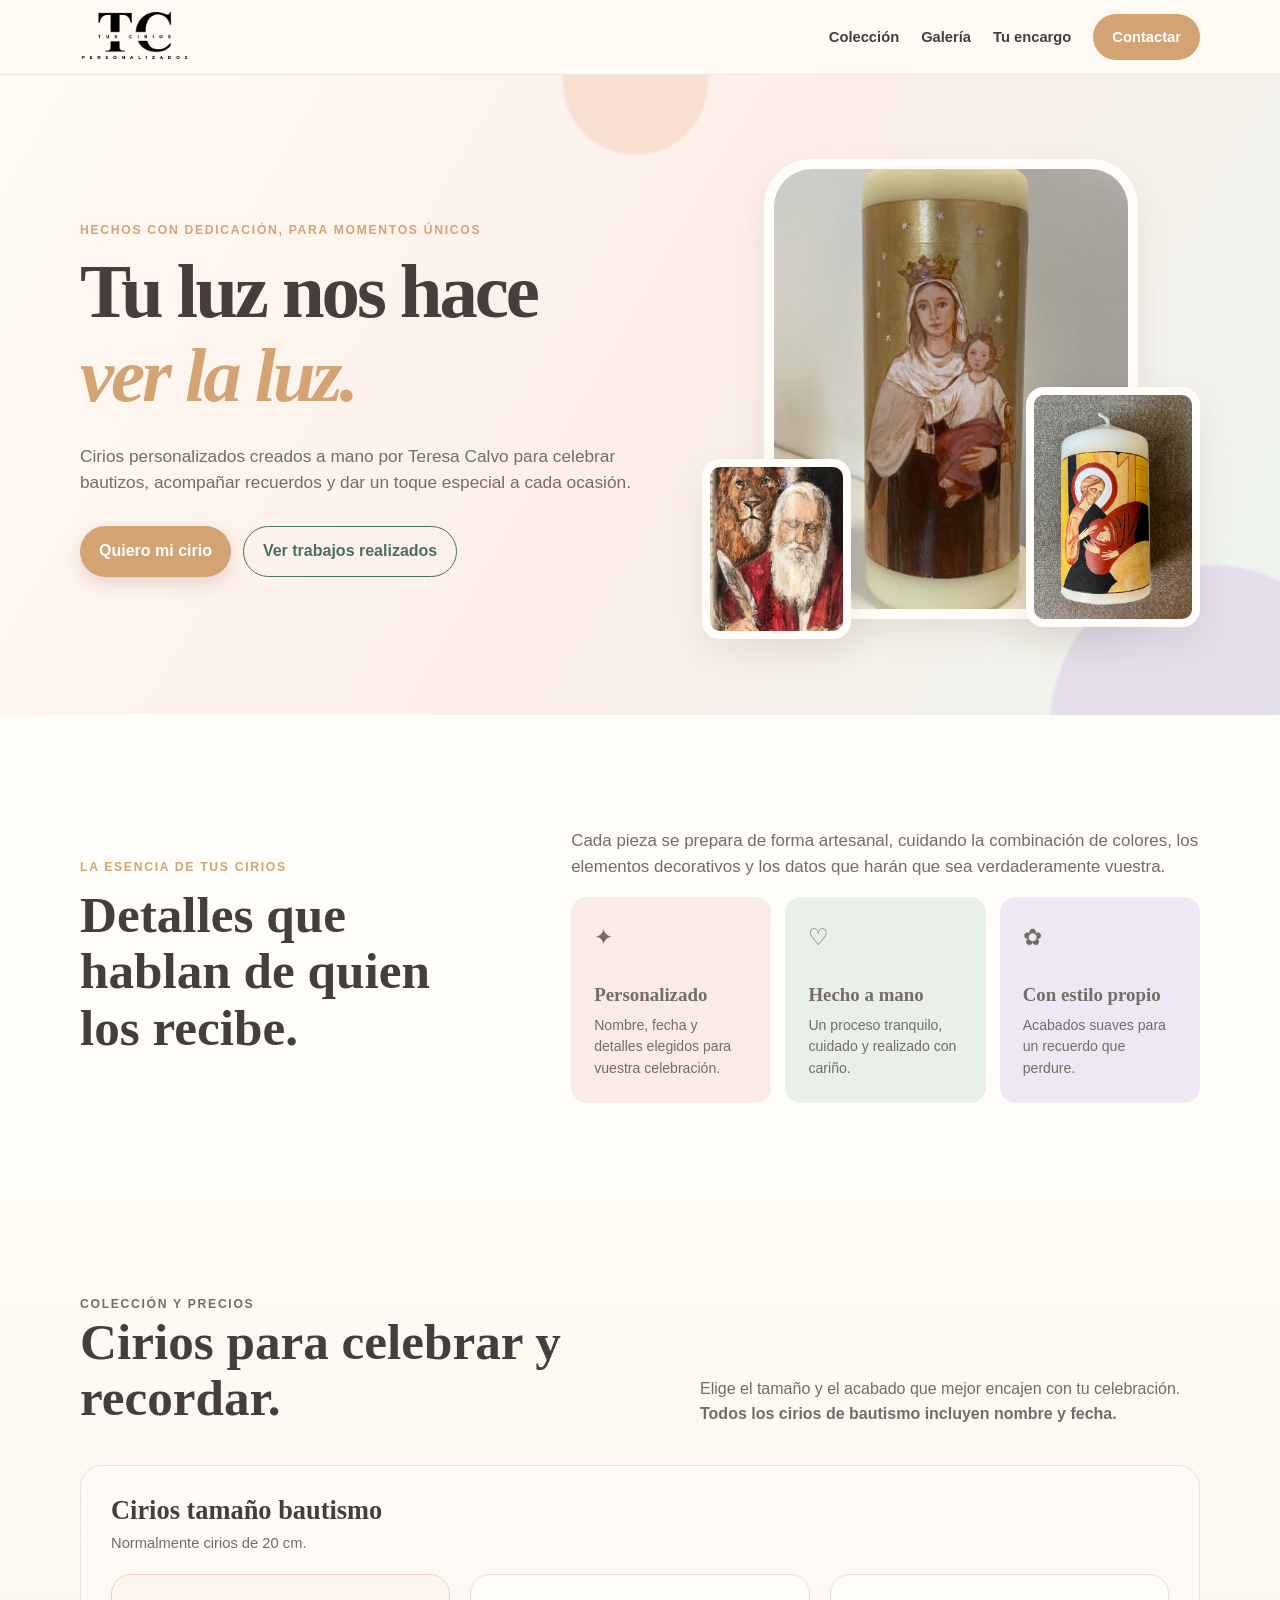
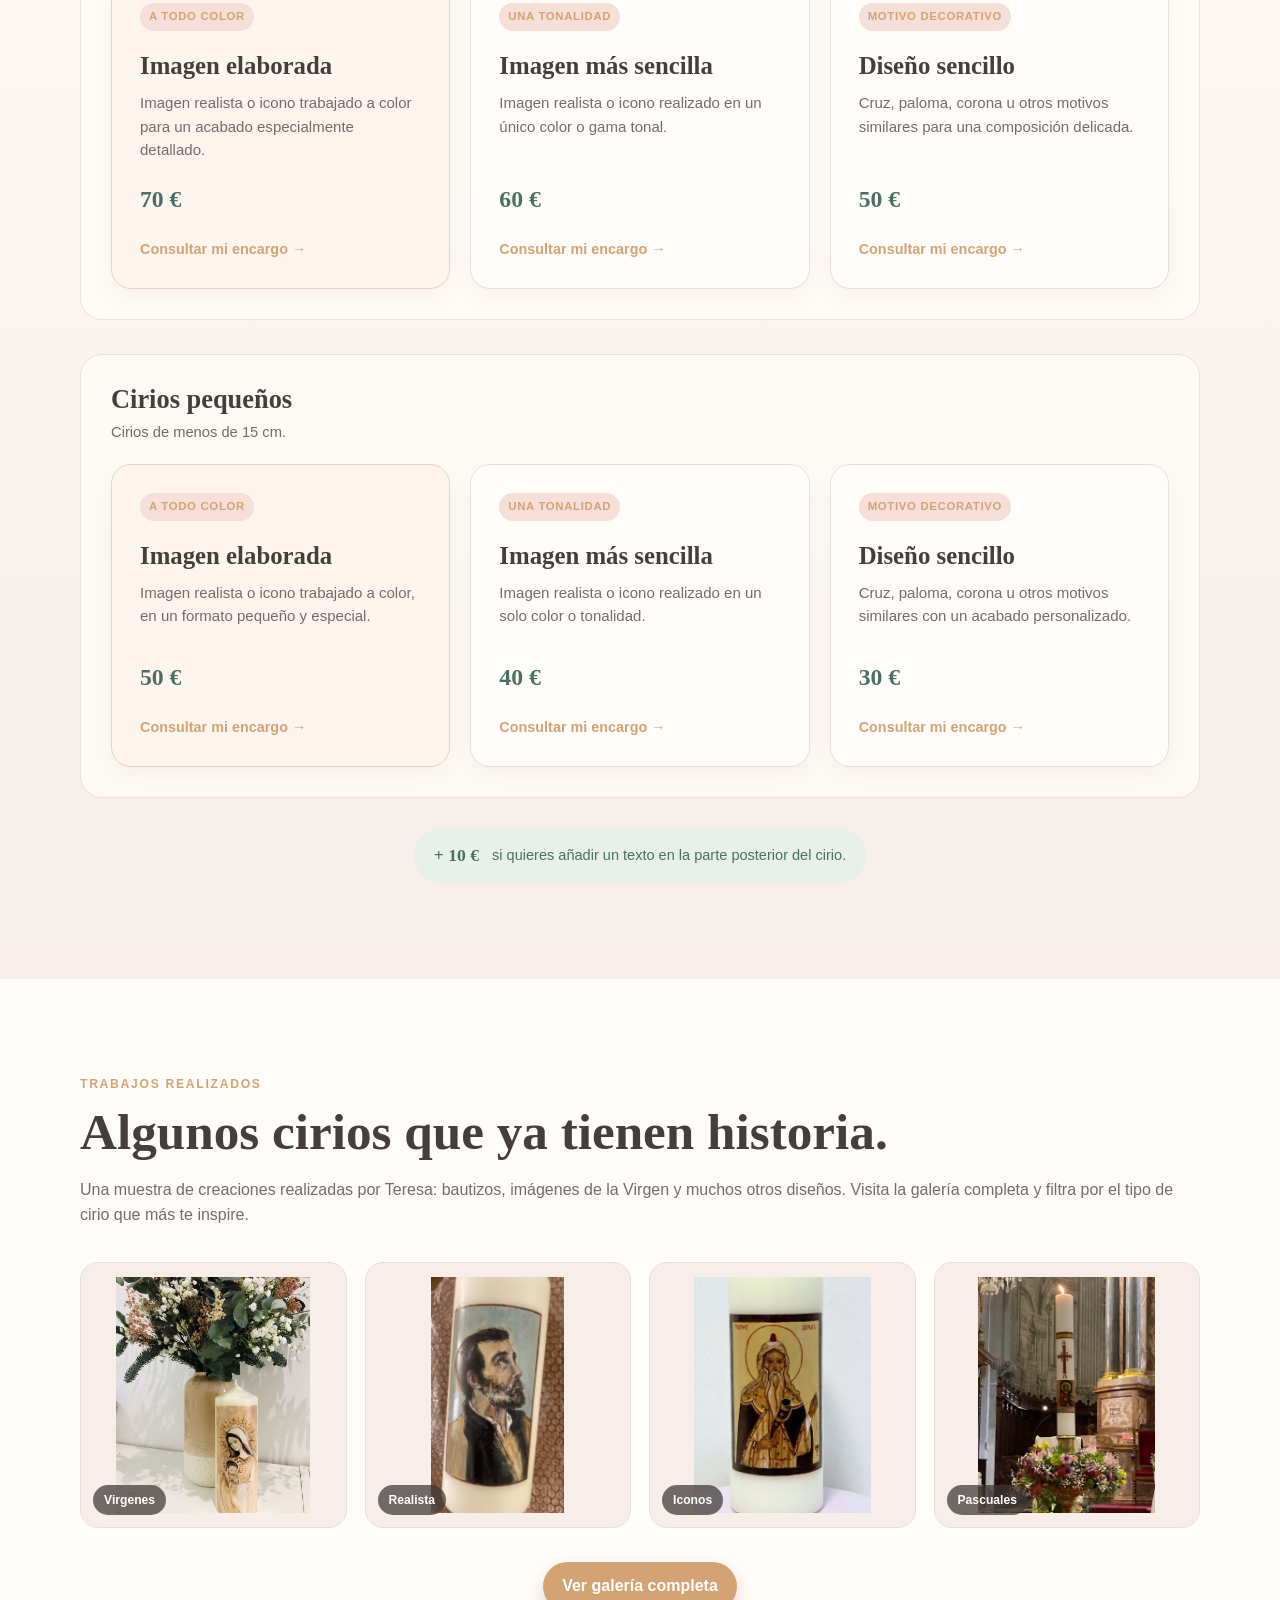
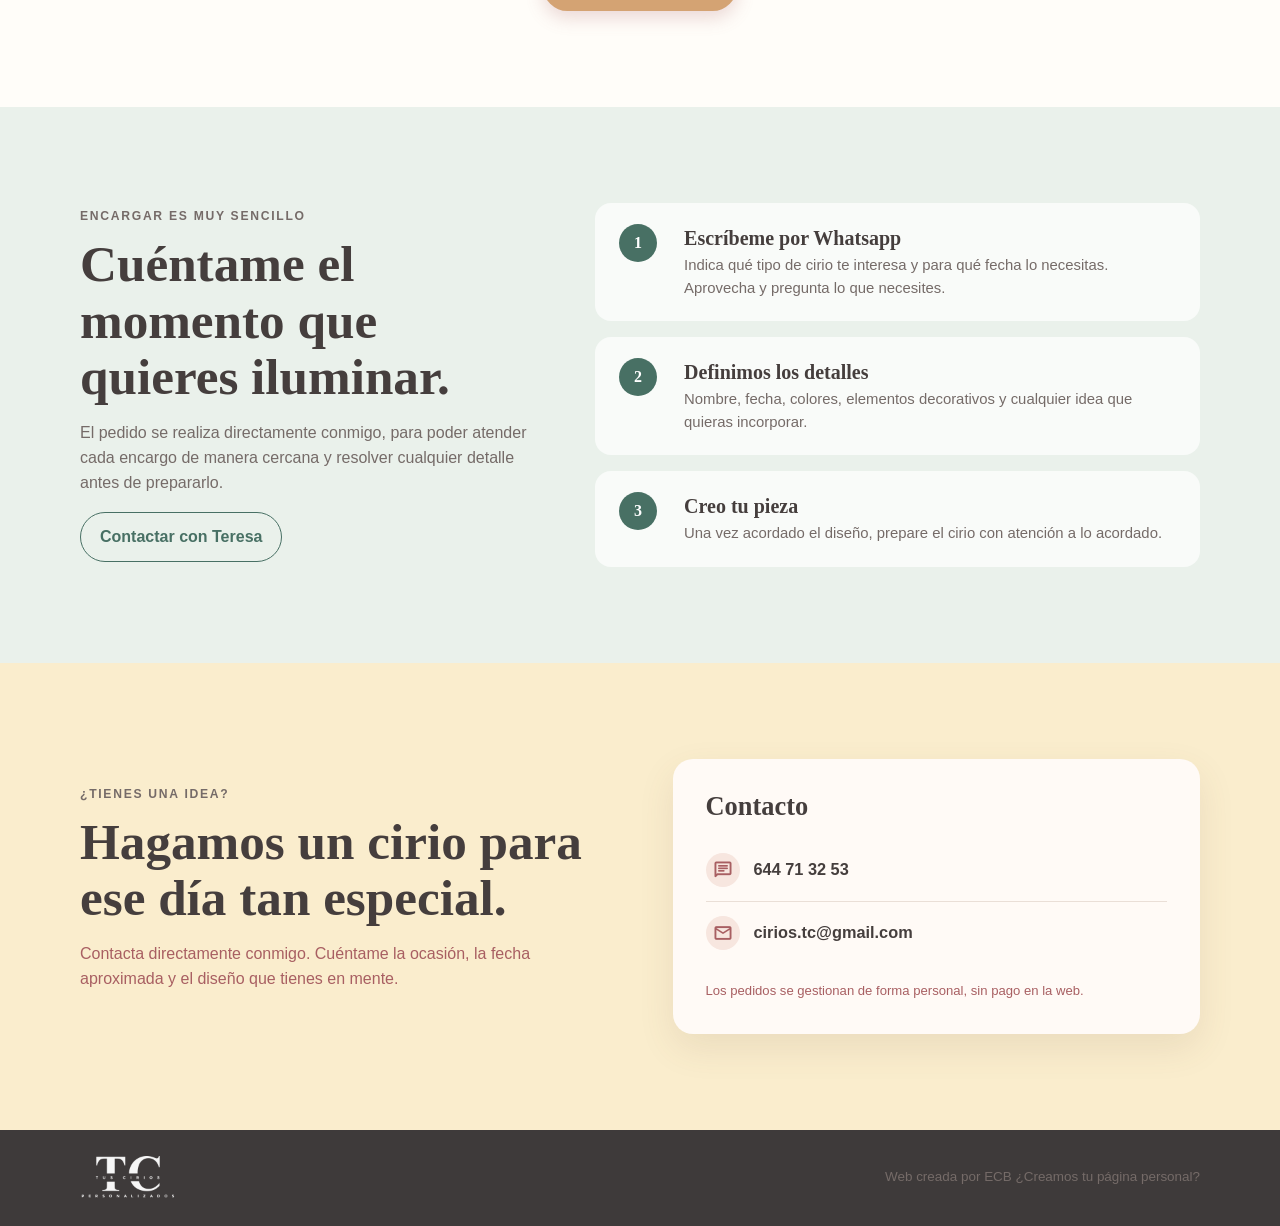
==== commit 7e8f52d9: "Update index.html" ====
--- a/index.html
+++ b/index.html
@@ -271,7 +271,7 @@
     </section>
   </main>
 
-  <footer>
+ <!-- <footer>
     <div class="wrap footer-row">
     <a class="footer-brand" href="#inicio" aria-label="Ir al inicio de Tus Cirios">
   <img
@@ -282,8 +282,20 @@
 </a>
       <a href="contacto.html" target="_blank" rel="noopener noreferrer">¿creamos tu página personal?</a>
     </div>
-  </footer>
-
+  </footer> -->
+  
+<footer>
+  <div class="wrap footer-row">
+    <a class="footer-brand" href="#inicio" aria-label="Ir al inicio de Tus Cirios">
+      <img class="footer-logo" src="images/logo blanco.png" alt="Tus Cirios">
+    </a>
+    <div class="footer-credit">
+      <span>Web creada por ECB</span>
+      <a href="contacto.html" target="_blank" rel="noopener noreferrer">¿Creamos tu página personal?</a>
+    </div>
+  </div>
+</footer>
+  
   <script src="script.js"></script>
 </body>
-</html>+</html>
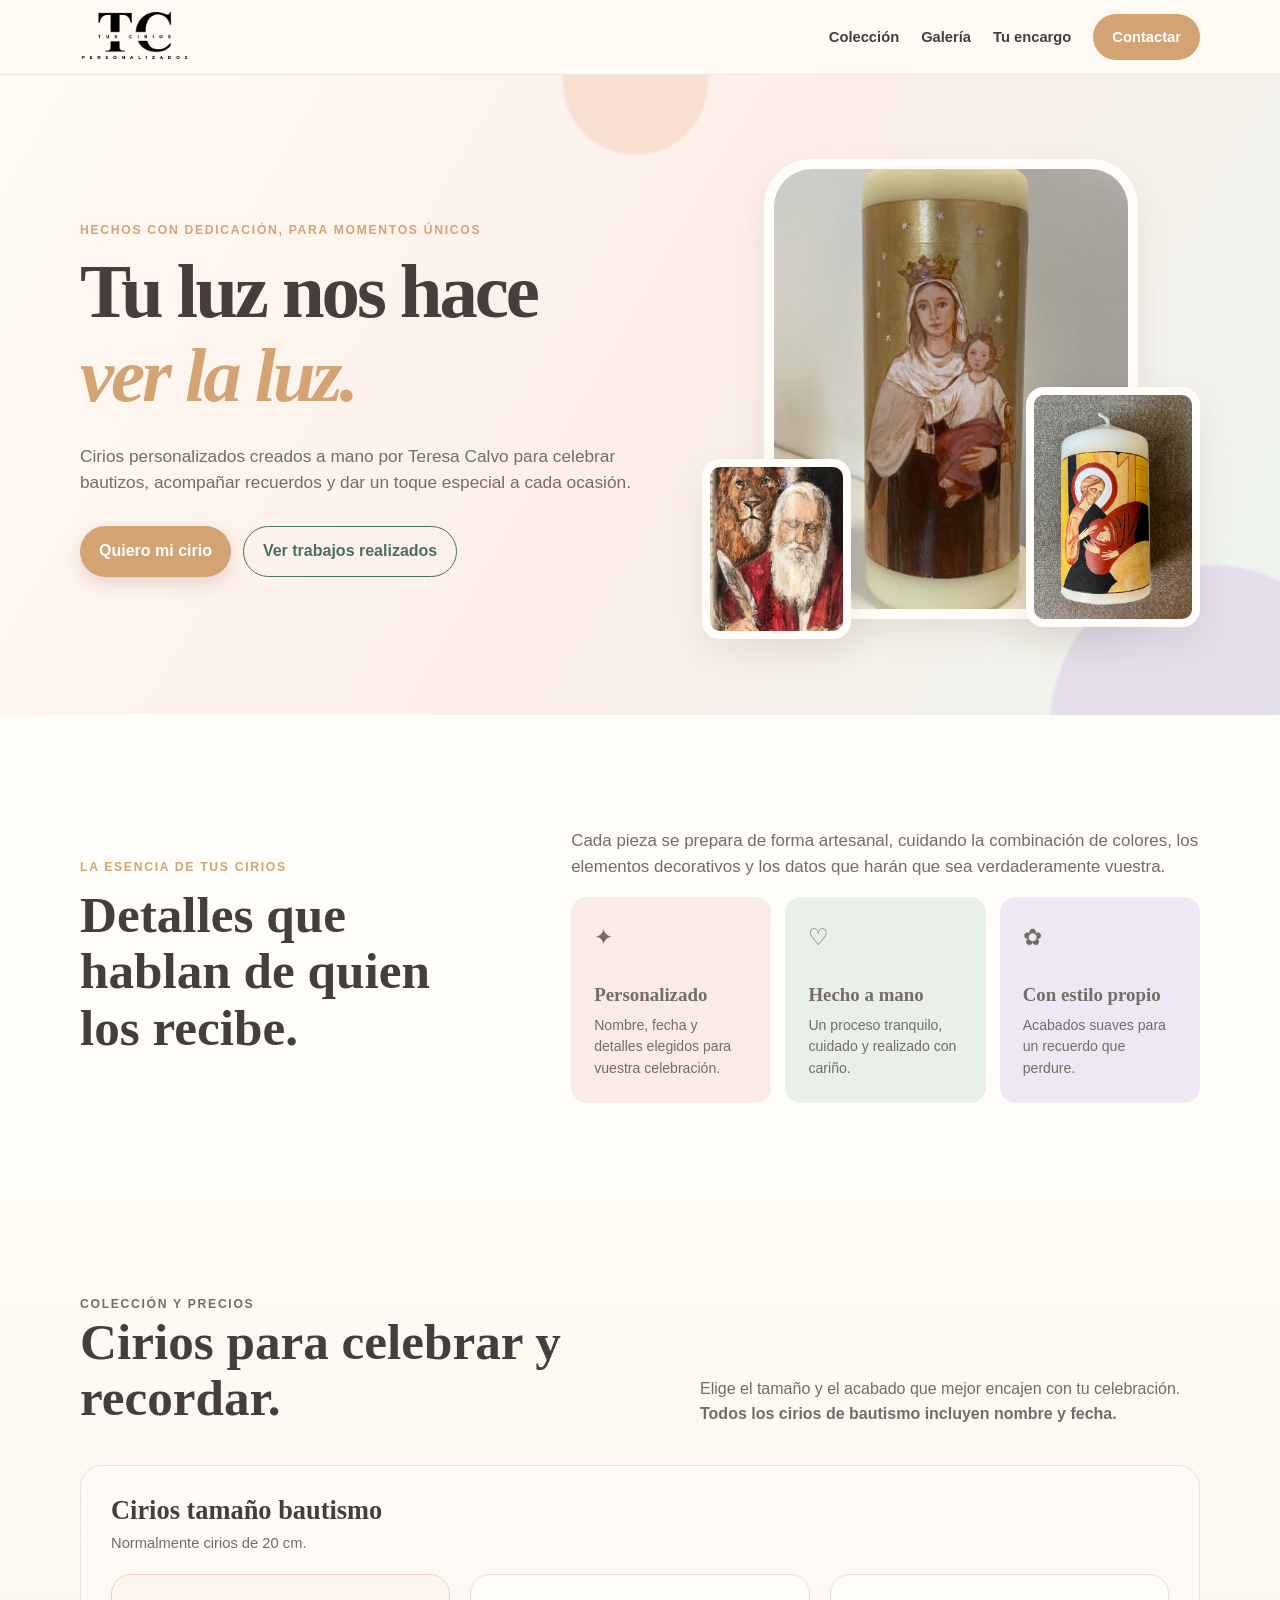
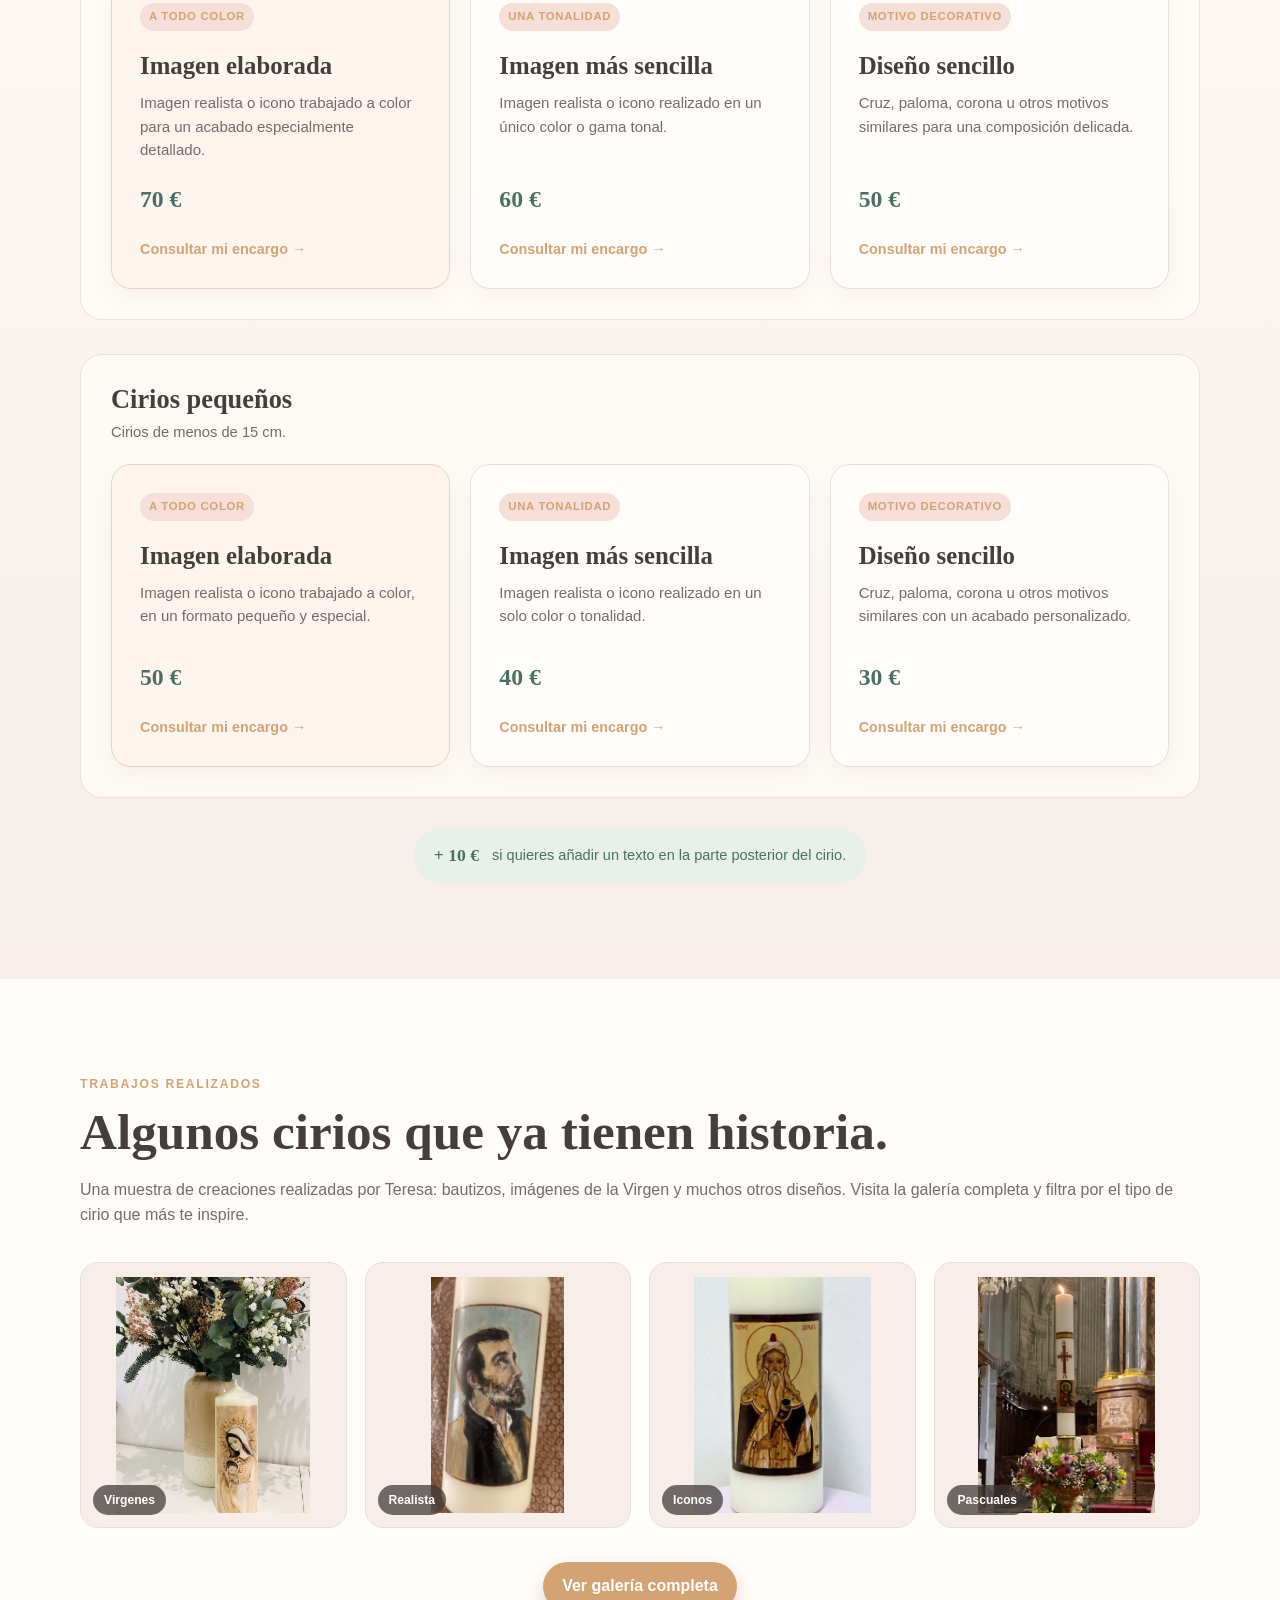
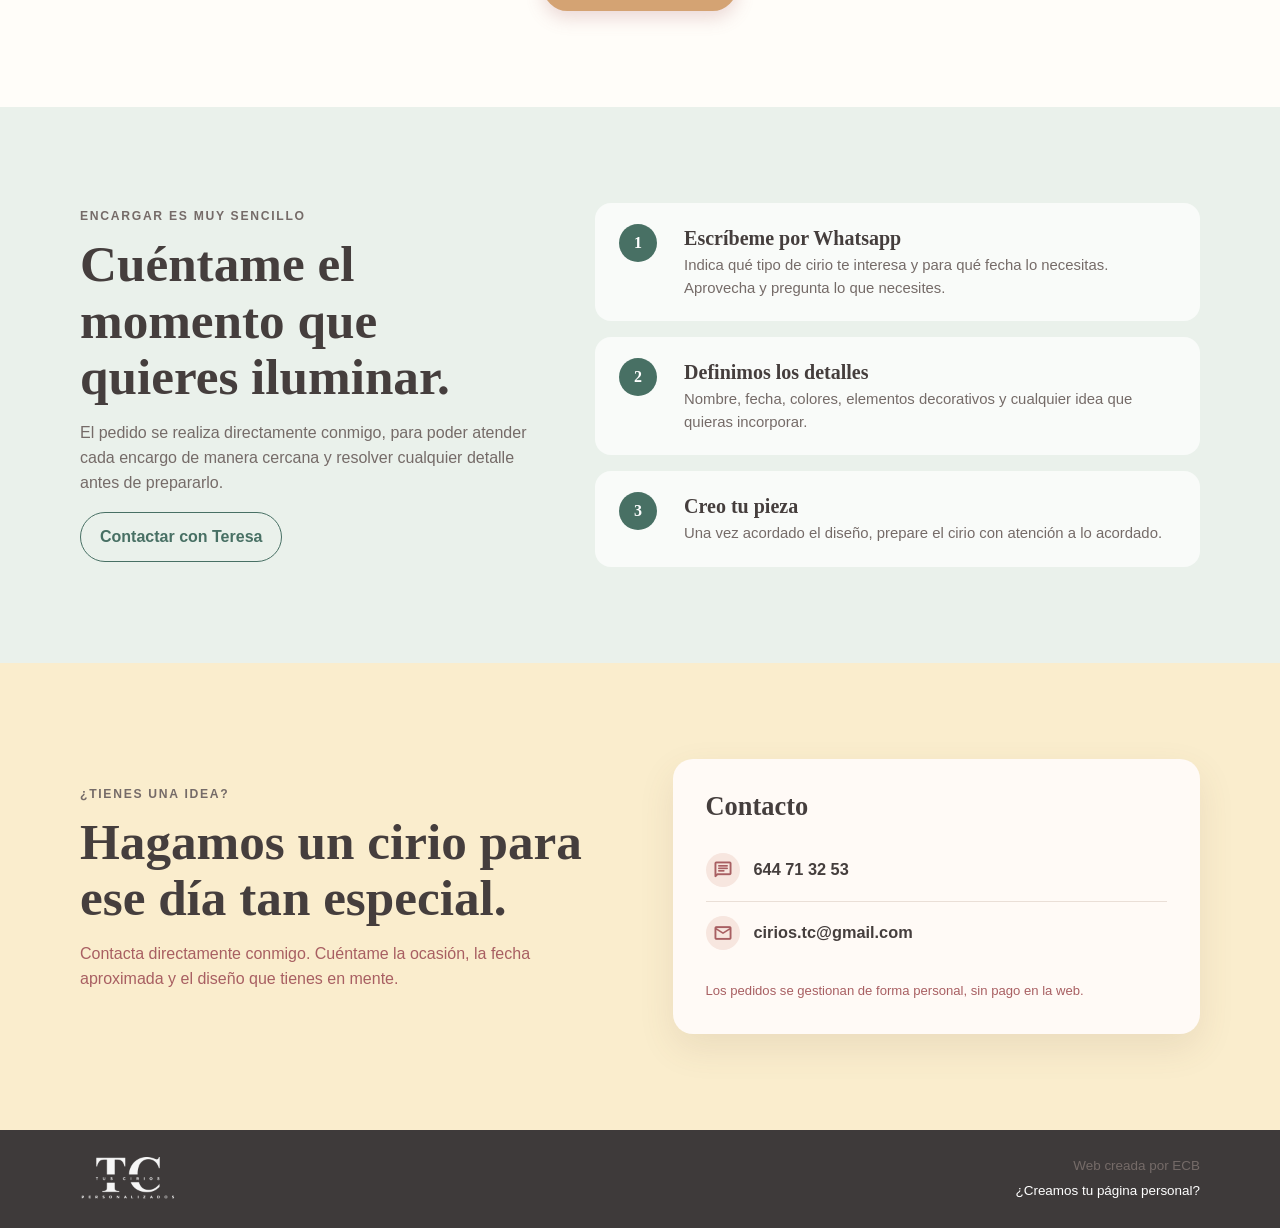
==== commit dd612d34: "Update index.html" ====
--- a/index.html
+++ b/index.html
@@ -291,7 +291,7 @@
     </a>
     <div class="footer-credit">
       <span>Web creada por ECB</span>
-      <a href="contacto.html" target="_blank" rel="noopener noreferrer">¿Creamos tu página personal?</a>
+      <a href="contactoECB.html" target="_blank" rel="noopener noreferrer">¿Creamos tu página personal?</a>
     </div>
   </div>
 </footer>
--- a/styles.css
+++ b/styles.css
@@ -471,3 +471,27 @@
     text-align: left;
   }
 }
+
+/* Dos líneas de crédito junto al logo */
+.footer-credit {
+  display: flex;
+  flex-direction: column;
+  gap: 4px;
+  text-align: right;
+}
+
+.footer-credit a,
+.footer-credit a:visited {
+  color: #fff;
+}
+
+.footer-credit a:hover,
+.footer-credit a:focus-visible {
+  text-decoration: underline;
+}
+
+@media (max-width: 490px) {
+  .footer-credit {
+    text-align: right;
+  }
+}
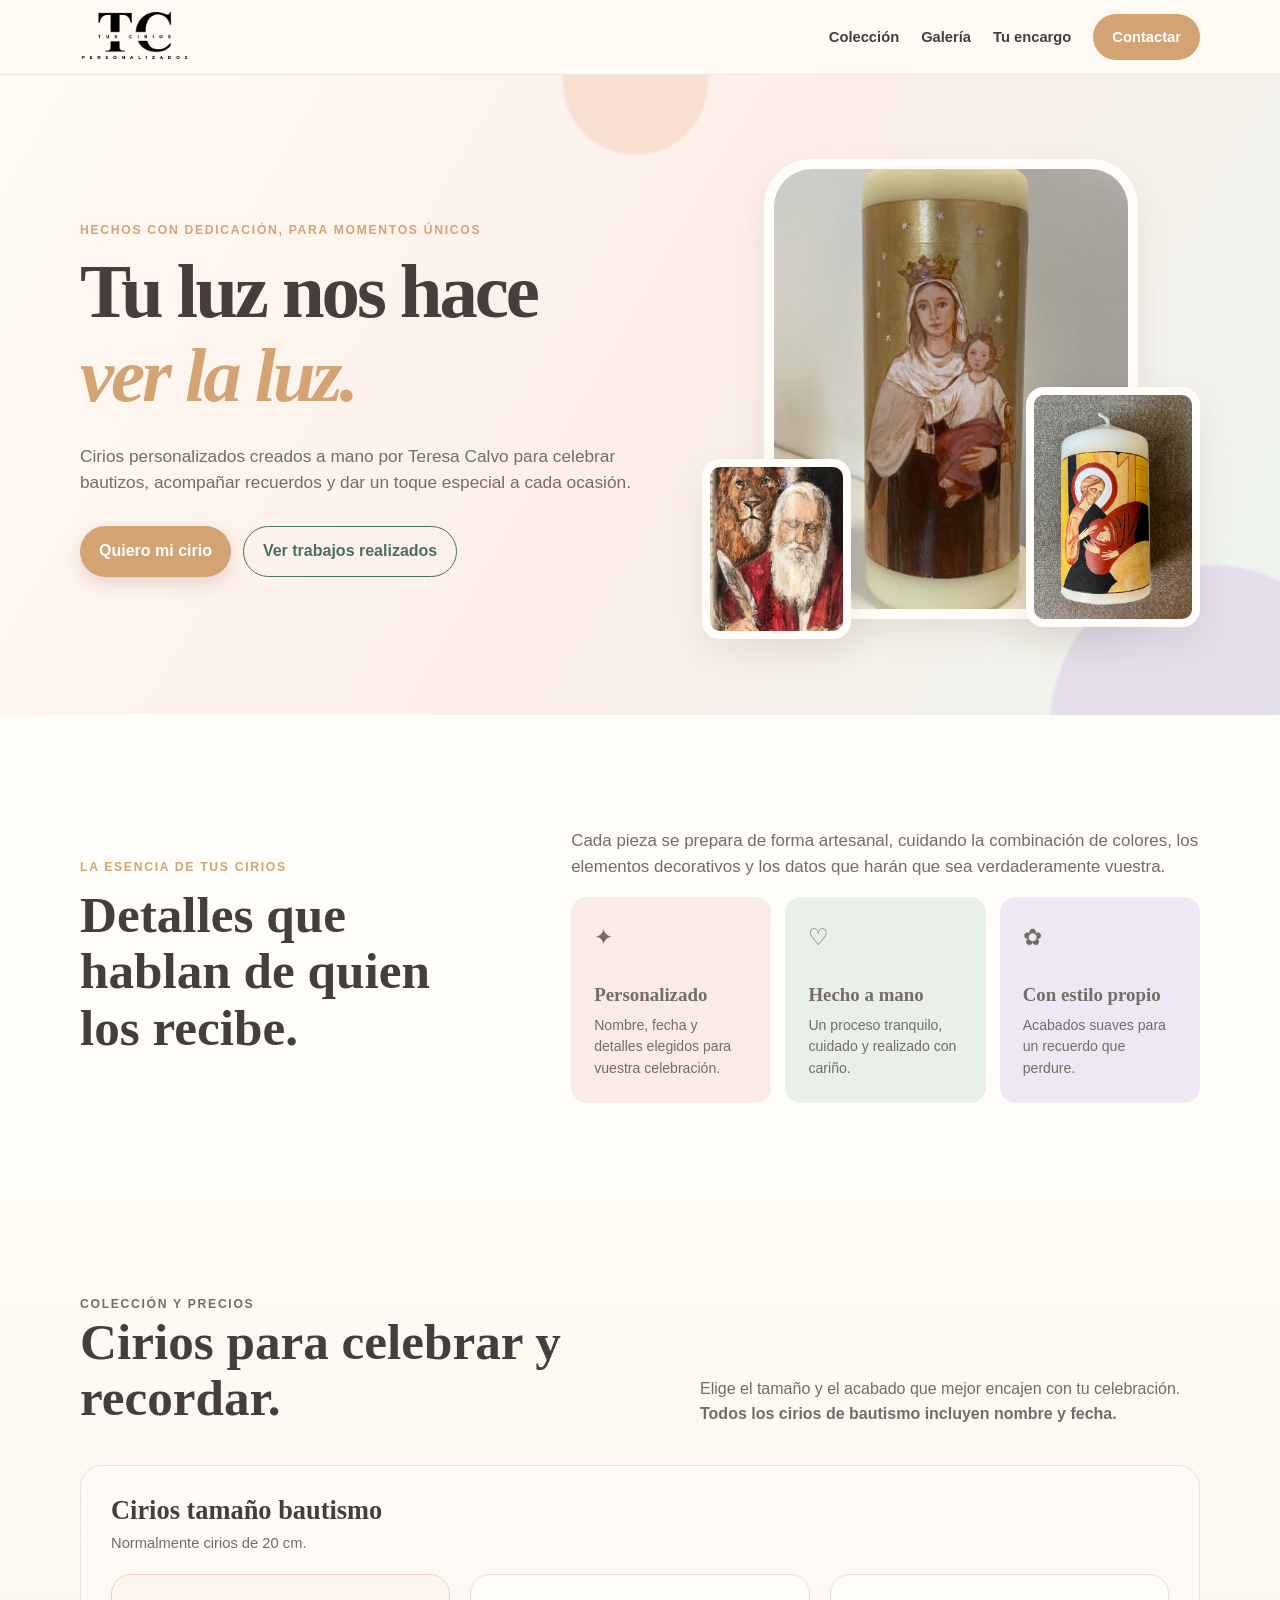
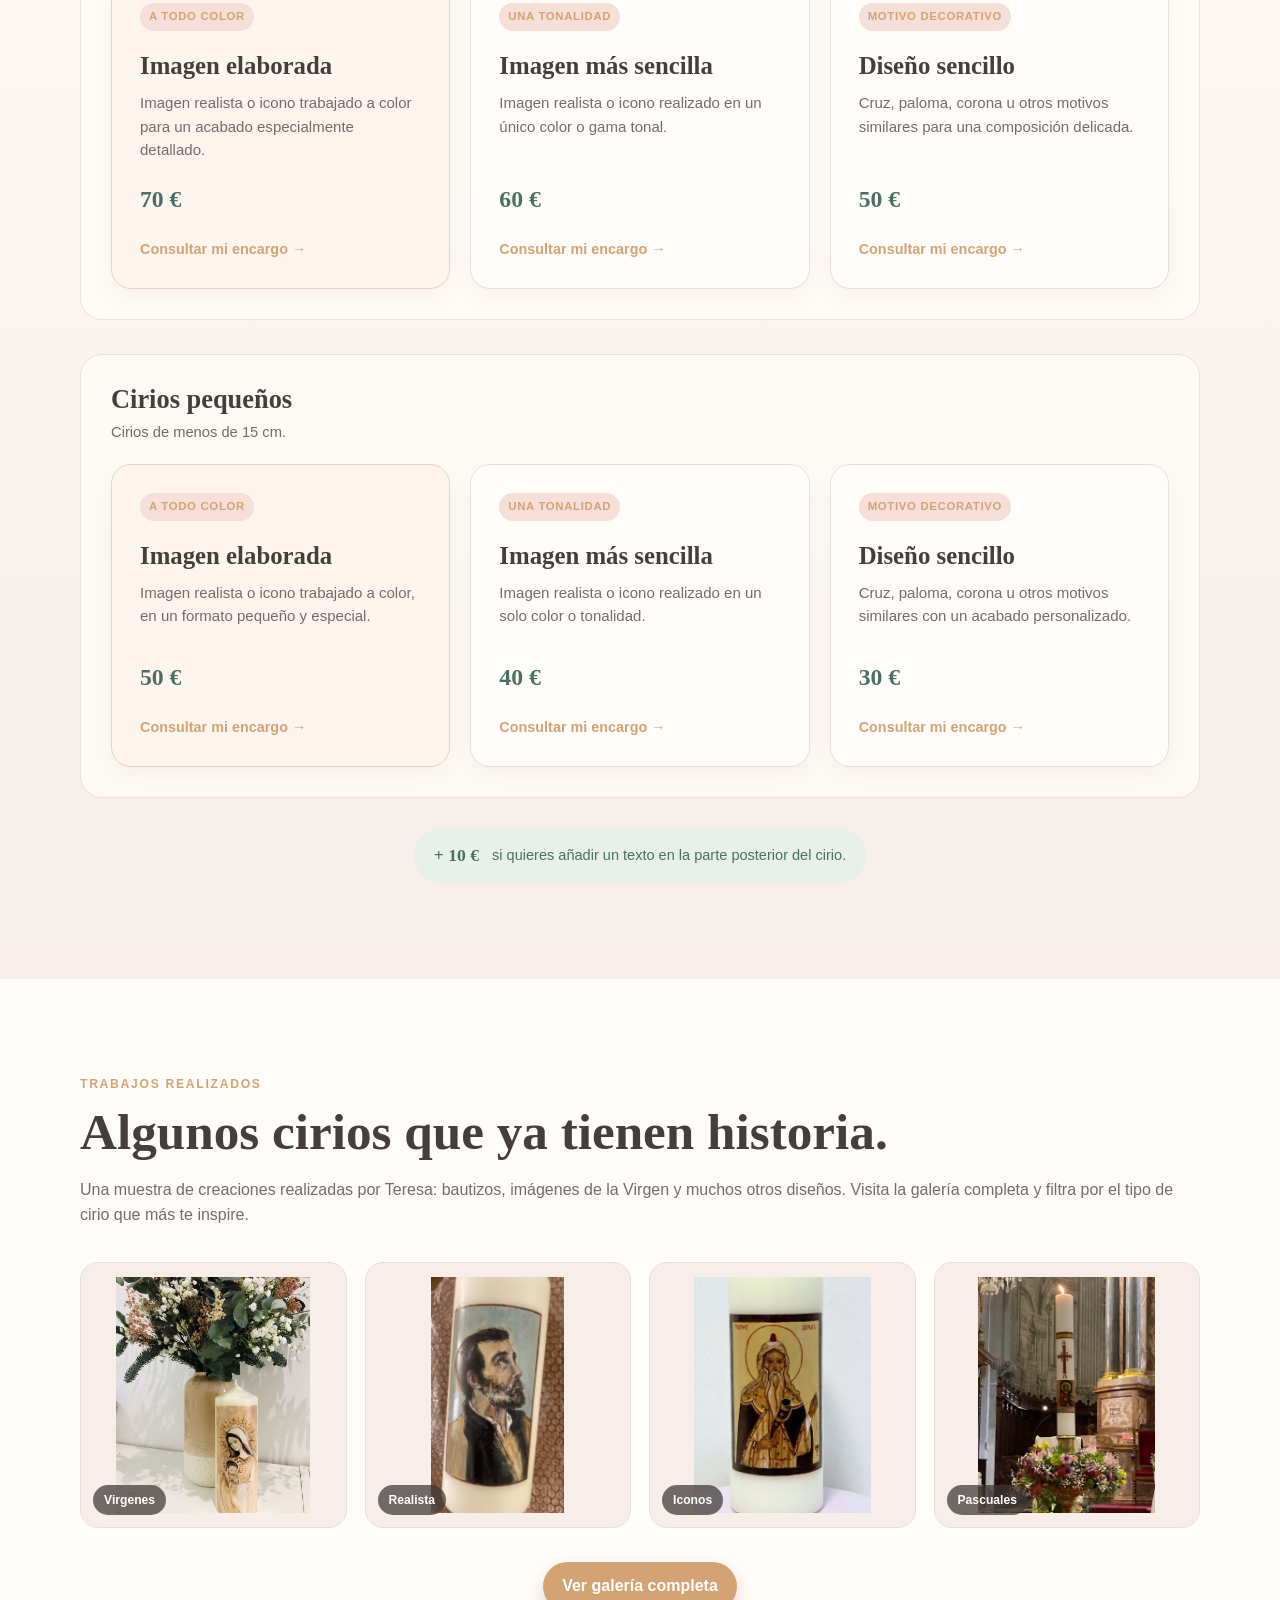
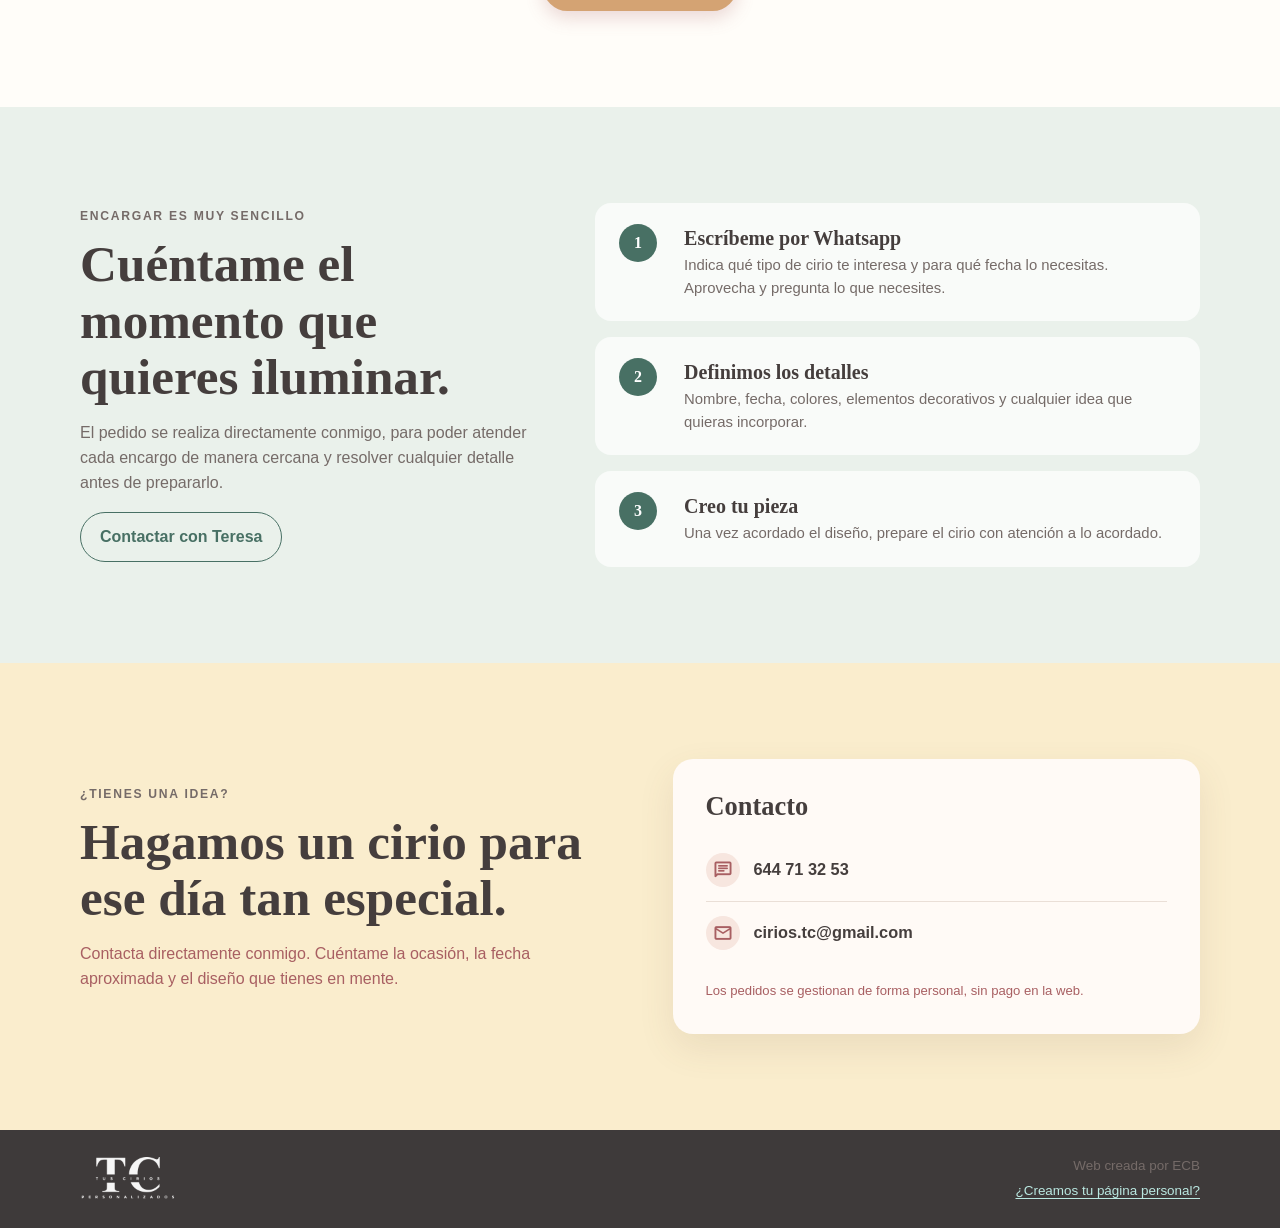
==== commit f5709218: "Update index.html" ====
--- a/index.html
+++ b/index.html
@@ -271,18 +271,6 @@
     </section>
   </main>
 
- <!-- <footer>
-    <div class="wrap footer-row">
-    <a class="footer-brand" href="#inicio" aria-label="Ir al inicio de Tus Cirios">
-  <img
-    class="footer-logo"
-    src="images/logo blanco.png"
-    alt="Tus Cirios"
-  >
-</a>
-      <a href="contacto.html" target="_blank" rel="noopener noreferrer">¿creamos tu página personal?</a>
-    </div>
-  </footer> -->
   
 <footer>
   <div class="wrap footer-row">
--- a/styles.css
+++ b/styles.css
@@ -472,6 +472,7 @@
   }
 }
 
+
 /* Dos líneas de crédito junto al logo */
 .footer-credit {
   display: flex;
@@ -482,7 +483,11 @@
 
 .footer-credit a,
 .footer-credit a:visited {
-  color: #fff;
+  color: #BAE8E1;
+  text-decoration: underline;
+  text-decoration-color: currentColor; /* o un color concreto, ej: #4ce0d1 */
+  text-decoration-thickness: 1px;
+  text-underline-offset: 3px; /* separa el subrayado del texto */
 }
 
 .footer-credit a:hover,
@@ -490,6 +495,7 @@
   text-decoration: underline;
 }
 
+
 @media (max-width: 490px) {
   .footer-credit {
     text-align: right;
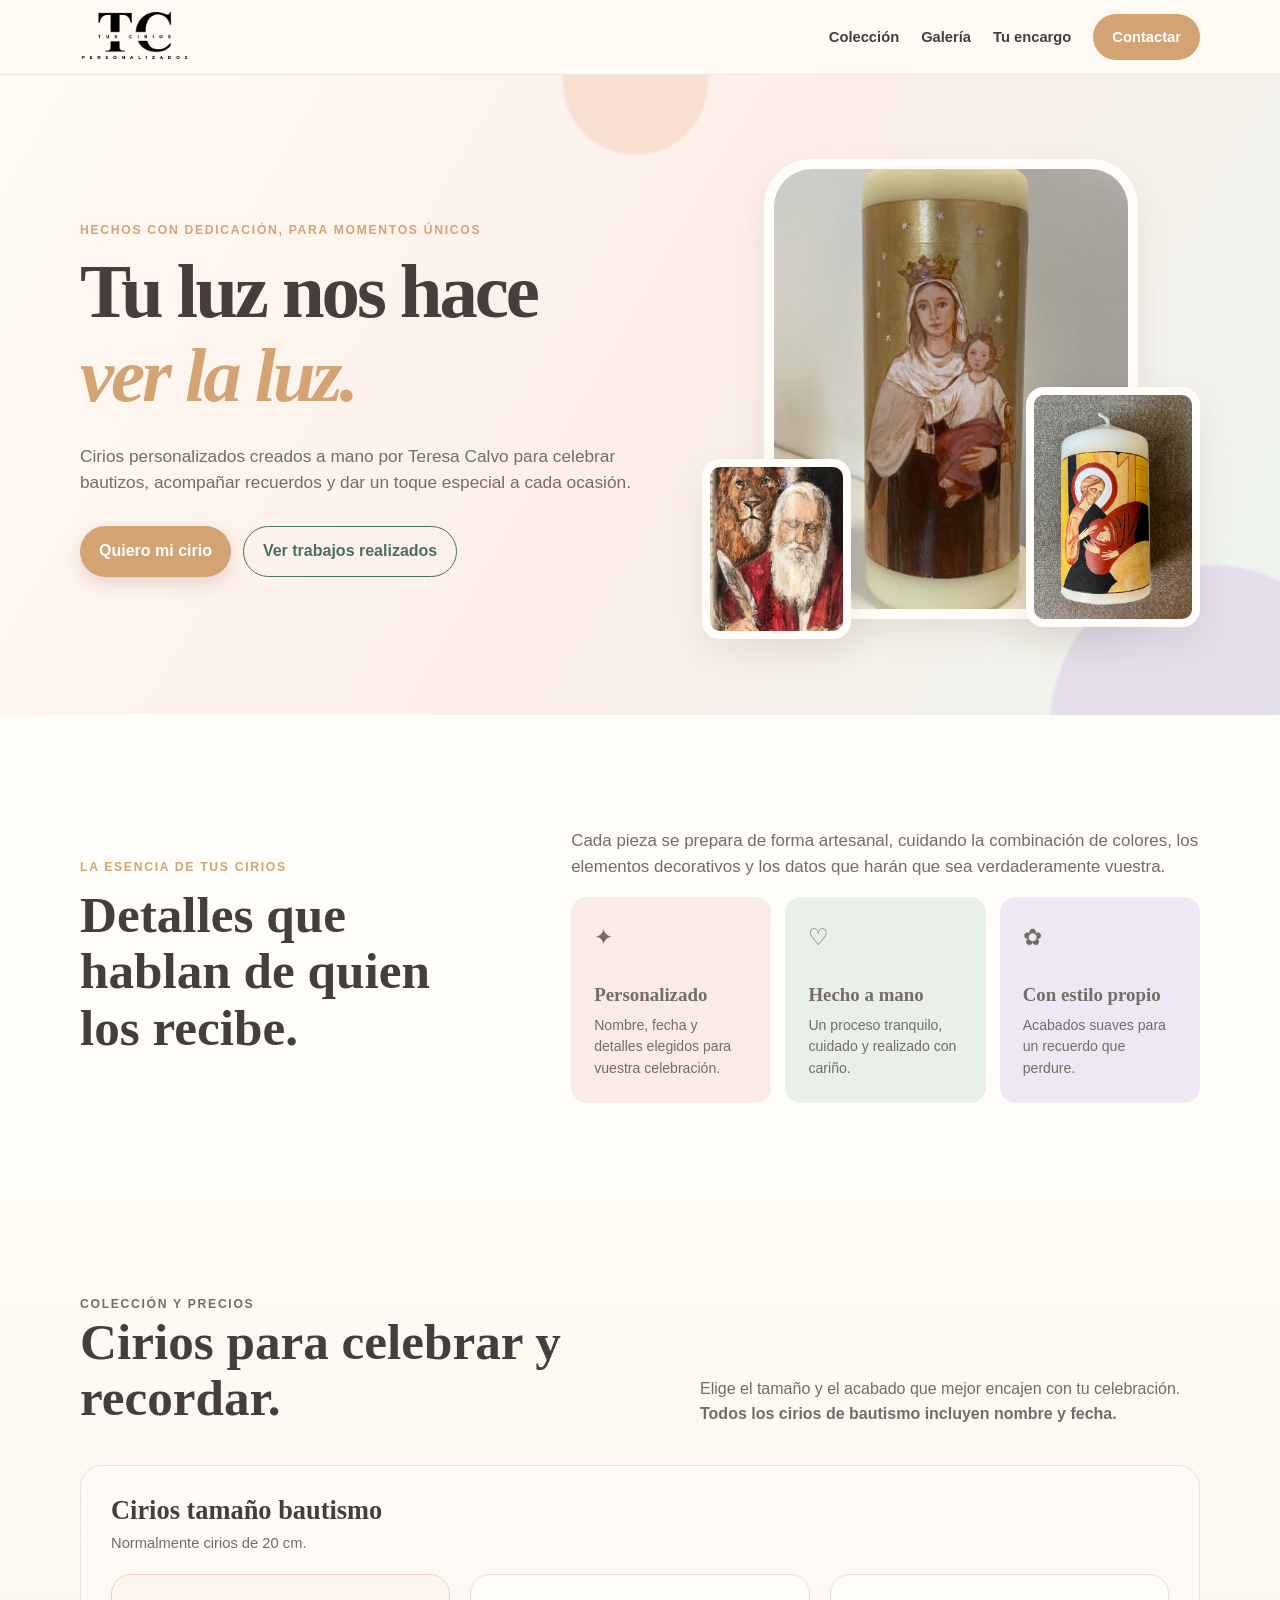
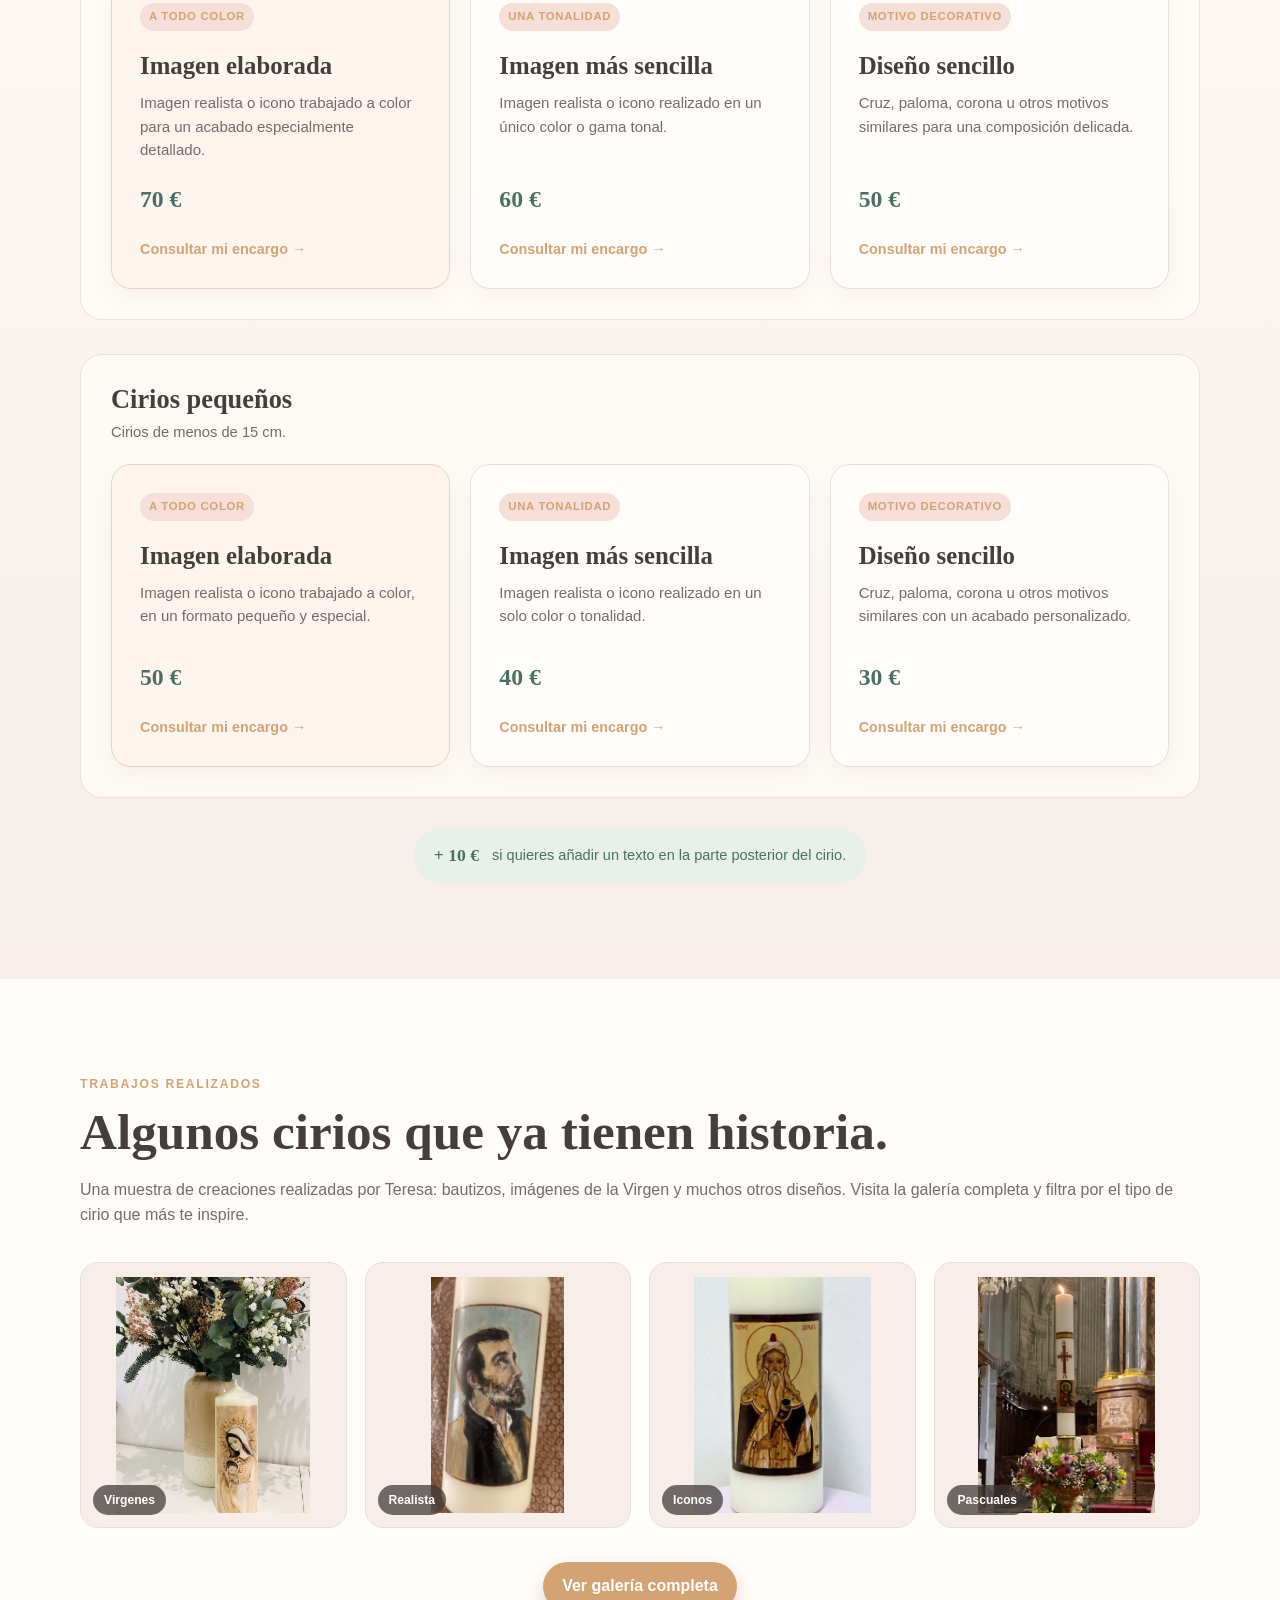
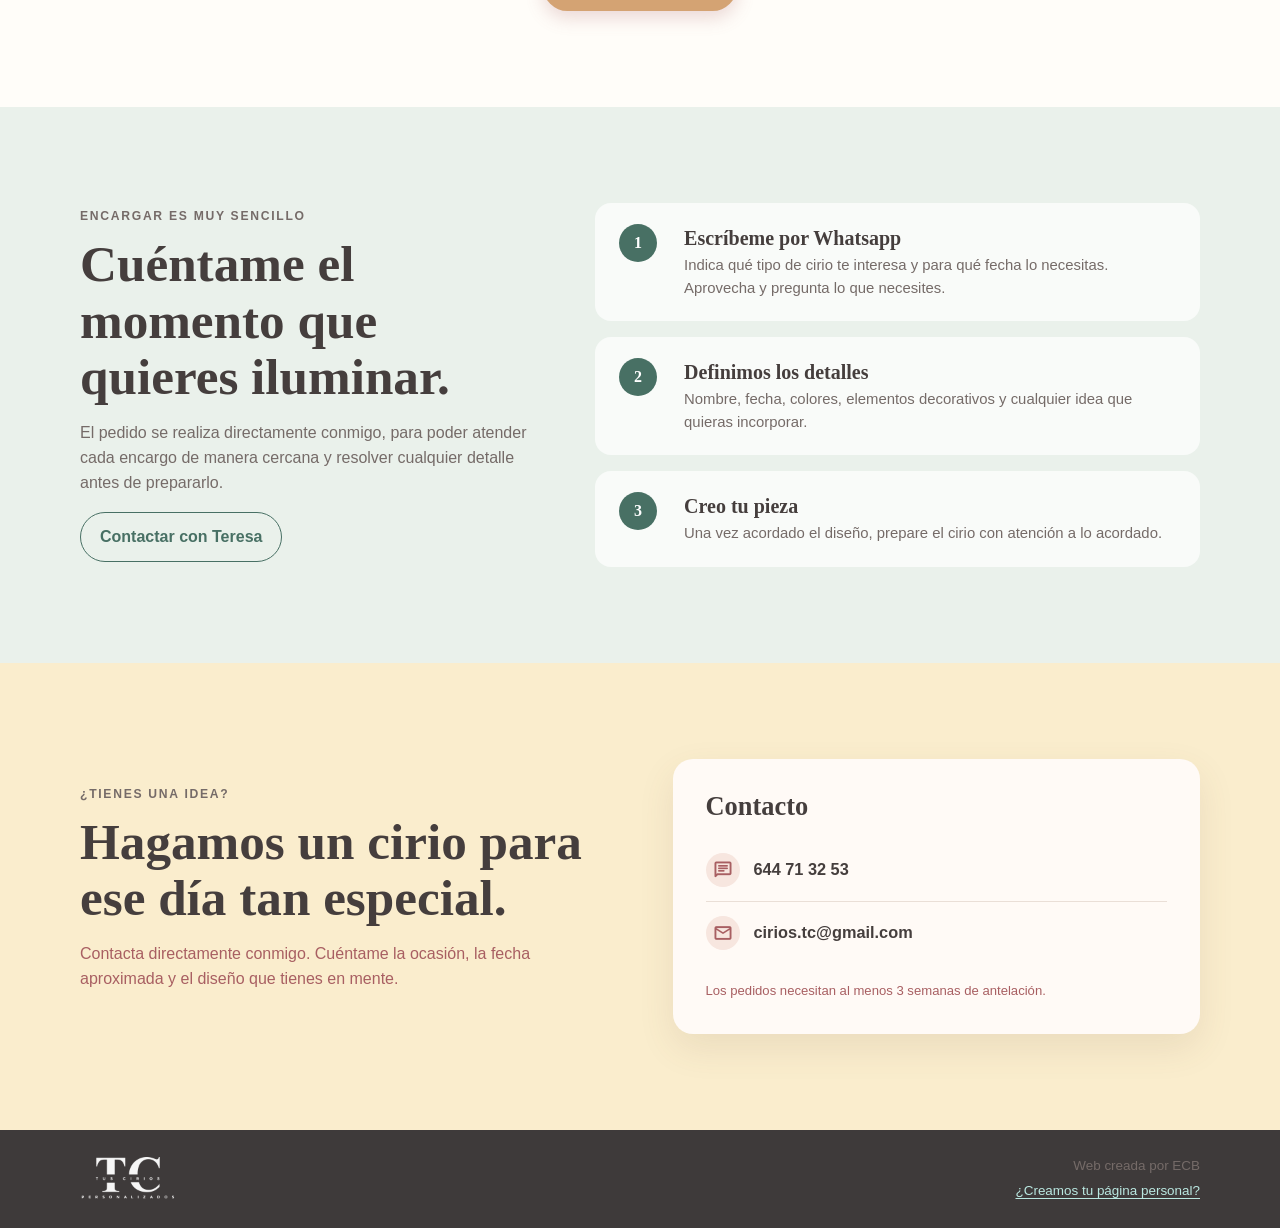
==== commit 0e7972db: "Update index.html" ====
--- a/index.html
+++ b/index.html
@@ -265,7 +265,7 @@
   <span class="material-symbols-rounded" aria-hidden="true">mail</span>
   <span>cirios.tc@gmail.com</span>
 </a>
-          <p class="contact-note">Los pedidos se gestionan de forma personal, sin pago en la web.</p>
+          <p class="contact-note">Los pedidos necesitan al menos 3 semanas de antelación.</p>
         </div>
       </div>
     </section>
@@ -279,7 +279,7 @@
     </a>
     <div class="footer-credit">
       <span>Web creada por ECB</span>
-      <a href="contactoECB.html" target="_blank" rel="noopener noreferrer">¿Creamos tu página personal?</a>
+      <a href="https://estebancalvobayarri.github.io/PaginasWeb/personales.html" target="_blank" rel="noopener noreferrer">¿Creamos tu página personal?</a>
     </div>
   </div>
 </footer>
